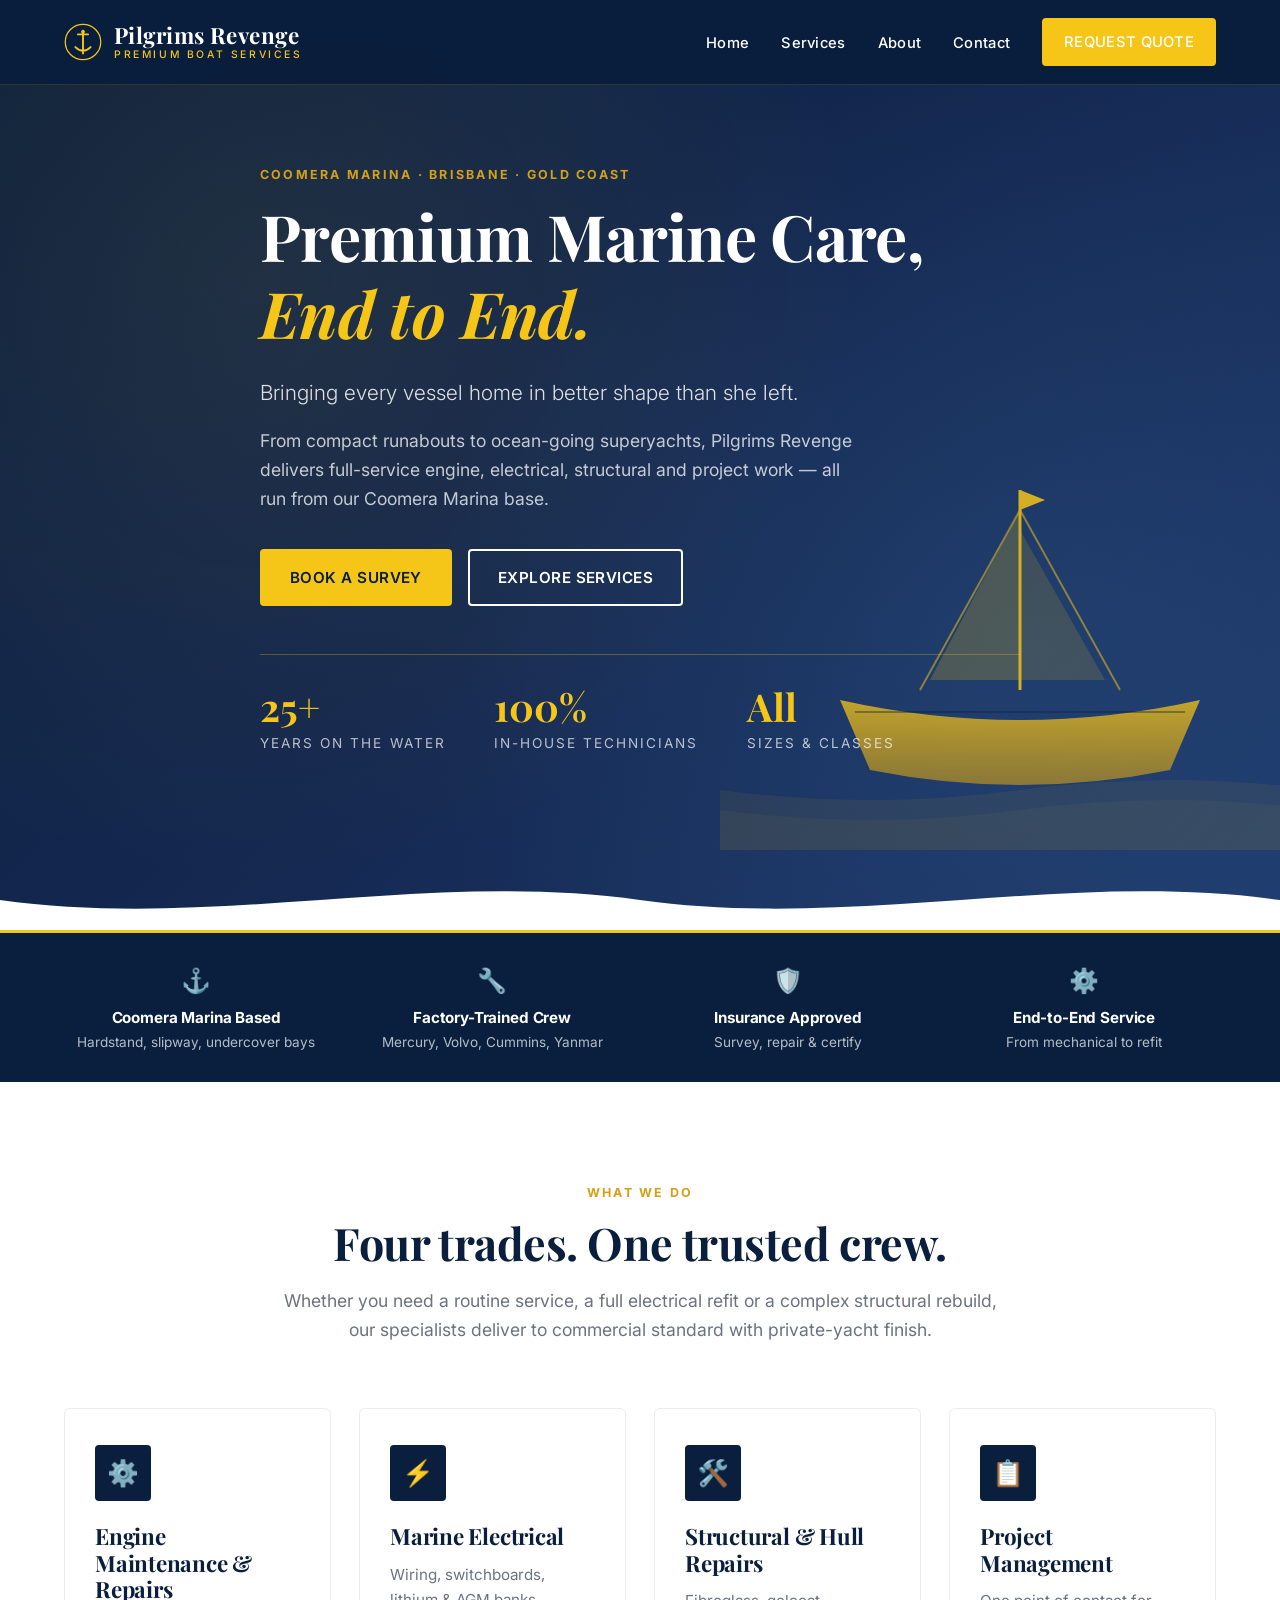
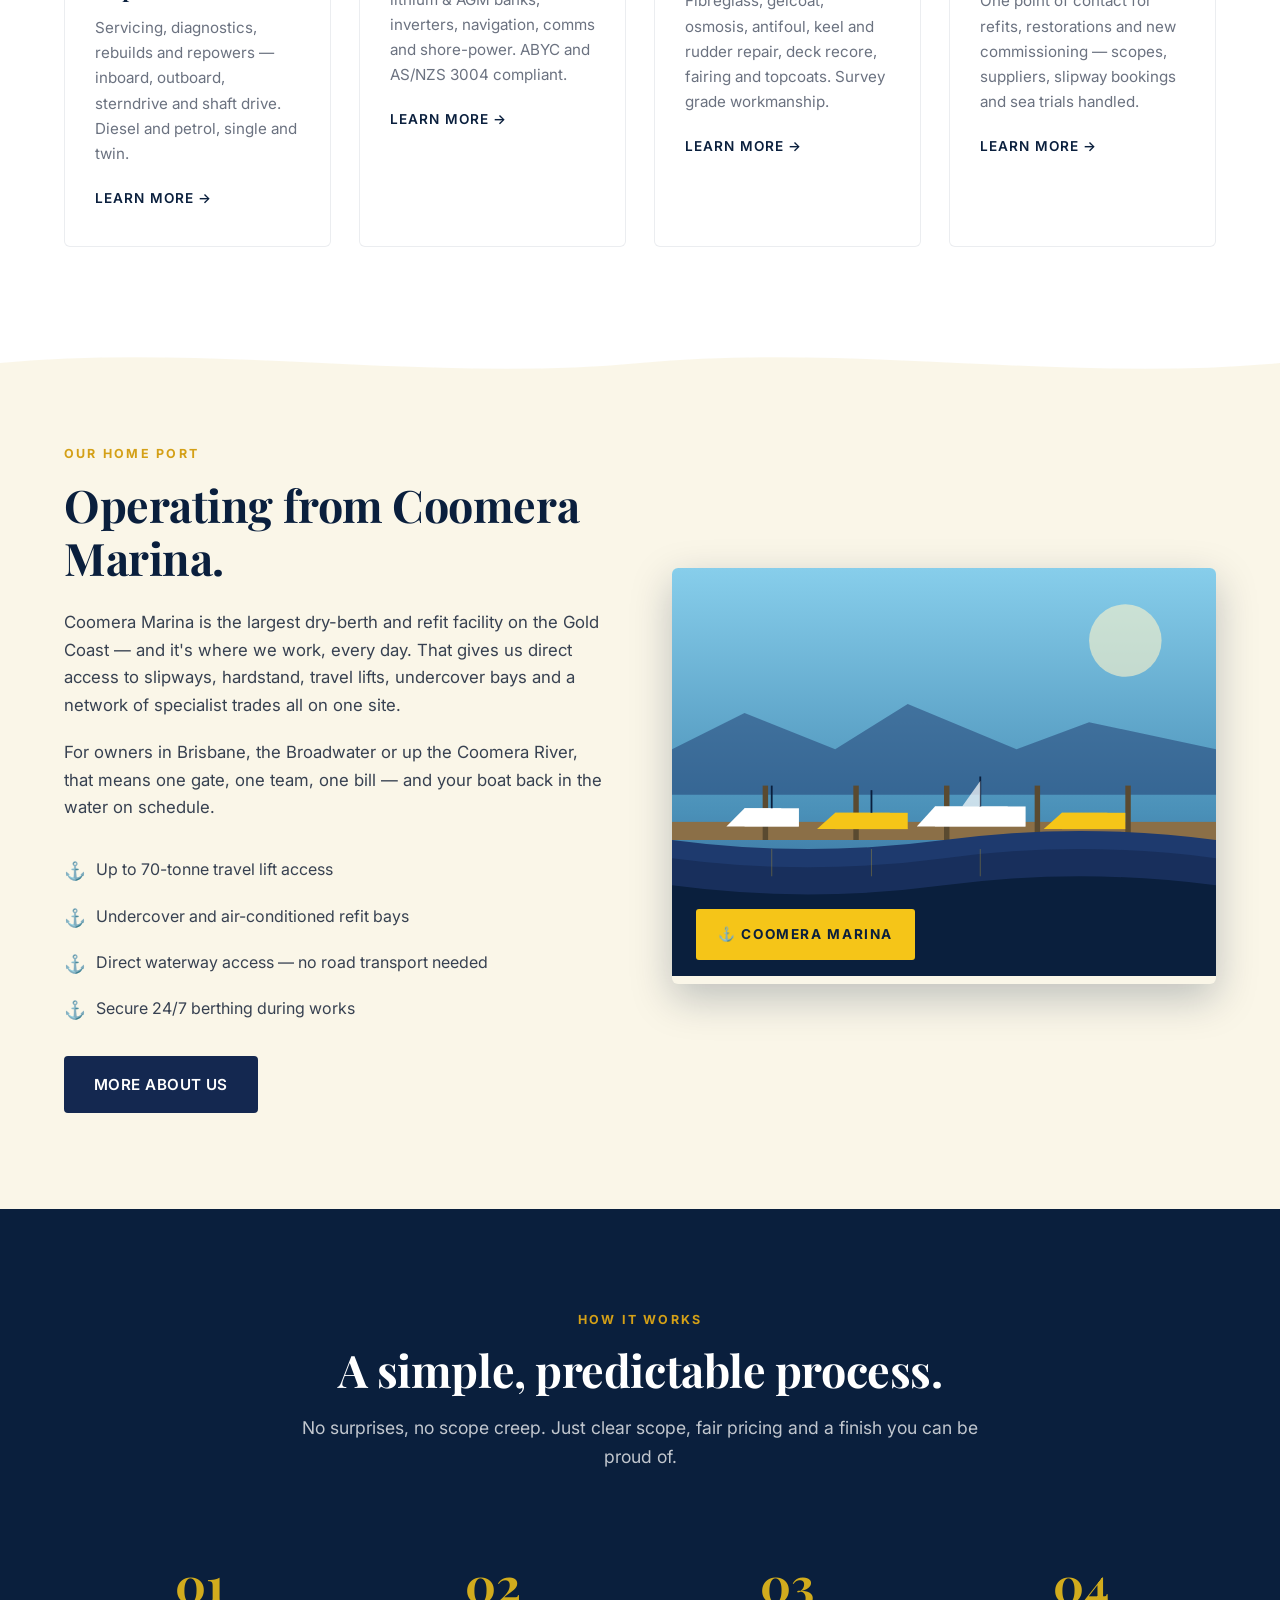
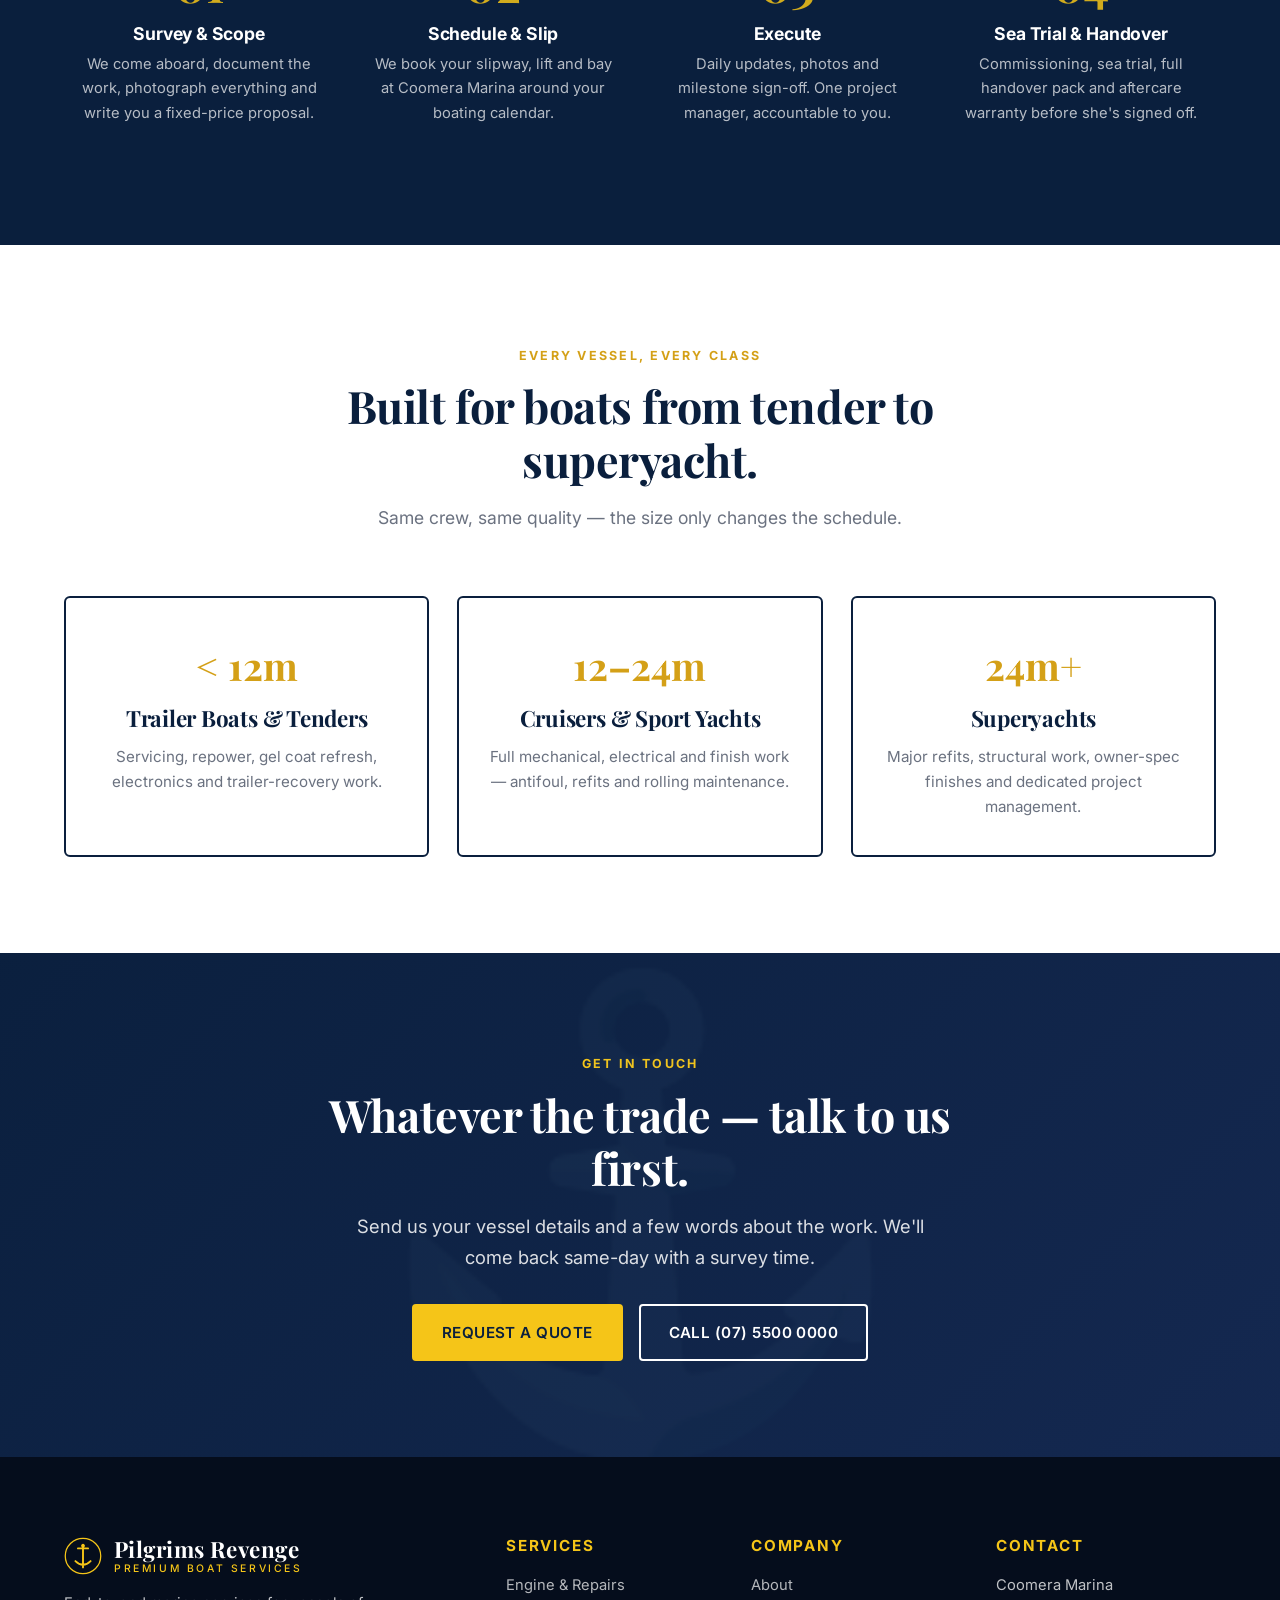
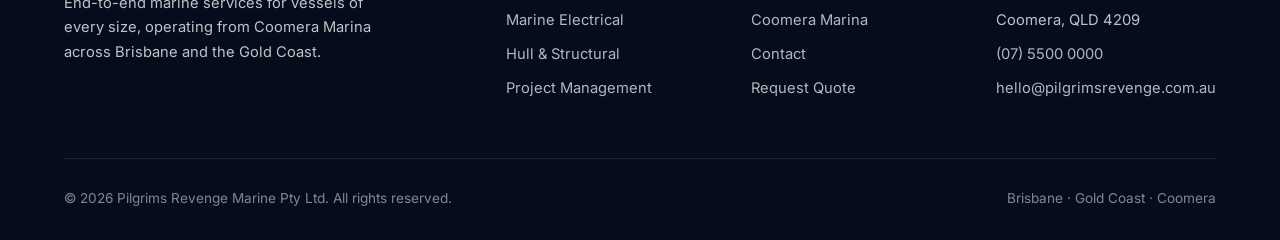
==== index.html @ 767e1ddb "Initial commit: Pilgrims Revenge marine services website" ====
<!DOCTYPE html>
<html lang="en">
<head>
<meta charset="UTF-8">
<meta name="viewport" content="width=device-width, initial-scale=1.0">
<title>Pilgrims Revenge — Premium Boat Services | Brisbane &amp; Gold Coast</title>
<meta name="description" content="Premium marine services for vessels of every size. Engine maintenance, electrical, structural &amp; hull repairs and full project management — operating from Coomera Marina, servicing Brisbane and the Gold Coast.">
<link rel="preconnect" href="https://fonts.googleapis.com">
<link rel="preconnect" href="https://fonts.gstatic.com" crossorigin>
<link href="https://fonts.googleapis.com/css2?family=Inter:wght@300;400;500;600;700&family=Playfair+Display:ital,wght@0,400;0,700;1,700&display=swap" rel="stylesheet">
<link rel="stylesheet" href="css/styles.css">
<link rel="icon" type="image/svg+xml" href="images/favicon.svg">
</head>
<body>

<!-- ===== HEADER ===== -->
<header class="site-header">
  <nav class="nav">
    <a href="index.html" class="brand">
      <svg class="brand-mark" viewBox="0 0 60 60" xmlns="http://www.w3.org/2000/svg">
        <circle cx="30" cy="30" r="28" fill="none" stroke="#f5c518" stroke-width="2"/>
        <path d="M30 12 L30 48 M22 18 L38 18 M18 38 Q30 50 42 38" stroke="#f5c518" stroke-width="3" stroke-linecap="round" fill="none"/>
        <circle cx="30" cy="14" r="3" fill="#f5c518"/>
      </svg>
      <span class="brand-text">
        Pilgrims Revenge
        <small>Premium Boat Services</small>
      </span>
    </a>
    <button class="nav-toggle" aria-label="Toggle navigation">☰</button>
    <ul class="nav-links">
      <li><a href="index.html">Home</a></li>
      <li><a href="services.html">Services</a></li>
      <li><a href="about.html">About</a></li>
      <li><a href="contact.html">Contact</a></li>
      <li><a href="contact.html" class="btn btn-primary" style="padding: 10px 20px;">Request Quote</a></li>
    </ul>
  </nav>
</header>

<!-- ===== HERO ===== -->
<section class="hero">
  <div class="container hero-inner">
    <span class="eyebrow">Coomera Marina · Brisbane · Gold Coast</span>
    <h1>Premium Marine Care, <span class="accent">End to End.</span></h1>
    <p class="hero-tagline">Bringing every vessel home in better shape than she left.</p>
    <p class="hero-subtitle">From compact runabouts to ocean-going superyachts, Pilgrims Revenge delivers full-service engine, electrical, structural and project work — all run from our Coomera Marina base.</p>
    <div class="hero-buttons">
      <a href="contact.html" class="btn btn-primary">Book a Survey</a>
      <a href="services.html" class="btn btn-outline">Explore Services</a>
    </div>
    <div class="hero-stats">
      <div>
        <div class="stat-num">25+</div>
        <div class="stat-label">Years on the water</div>
      </div>
      <div>
        <div class="stat-num">100%</div>
        <div class="stat-label">In-house technicians</div>
      </div>
      <div>
        <div class="stat-num">All</div>
        <div class="stat-label">Sizes &amp; classes</div>
      </div>
    </div>
  </div>
  <svg class="hero-boat" viewBox="0 0 600 400" xmlns="http://www.w3.org/2000/svg" aria-hidden="true">
    <!-- Stylised boat silhouette -->
    <defs>
      <linearGradient id="hull" x1="0%" y1="0%" x2="0%" y2="100%">
        <stop offset="0%" stop-color="#f5c518" stop-opacity="0.9"/>
        <stop offset="100%" stop-color="#d4a017" stop-opacity="0.7"/>
      </linearGradient>
    </defs>
    <!-- Mast and rigging -->
    <line x1="300" y1="40" x2="300" y2="240" stroke="#f5c518" stroke-width="3"/>
    <line x1="300" y1="60" x2="200" y2="240" stroke="#f5c518" stroke-width="2" opacity="0.6"/>
    <line x1="300" y1="60" x2="400" y2="240" stroke="#f5c518" stroke-width="2" opacity="0.6"/>
    <!-- Sails -->
    <path d="M300 60 L300 230 L210 230 Z" fill="#f5c518" opacity="0.25"/>
    <path d="M300 80 L300 230 L385 230 Z" fill="#f5c518" opacity="0.18"/>
    <!-- Hull -->
    <path d="M120 250 Q300 290 480 250 L450 320 Q300 350 150 320 Z" fill="url(#hull)"/>
    <!-- Deck line -->
    <line x1="135" y1="262" x2="465" y2="262" stroke="#0a1f3d" stroke-width="2" opacity="0.4"/>
    <!-- Pennant -->
    <path d="M300 40 L325 50 L300 60 Z" fill="#f5c518"/>
    <!-- Water -->
    <path d="M0 340 Q150 360 300 340 T600 340 L600 400 L0 400 Z" fill="#f5c518" opacity="0.08"/>
    <path d="M0 360 Q150 380 300 360 T600 360 L600 400 L0 400 Z" fill="#f5c518" opacity="0.05"/>
  </svg>
</section>

<!-- ===== TRUST STRIP ===== -->
<div class="trust-strip">
  <div class="container">
    <div class="trust-strip-inner">
      <div class="trust-item">
        <div class="icon">⚓</div>
        <h4>Coomera Marina Based</h4>
        <p>Hardstand, slipway, undercover bays</p>
      </div>
      <div class="trust-item">
        <div class="icon">🔧</div>
        <h4>Factory-Trained Crew</h4>
        <p>Mercury, Volvo, Cummins, Yanmar</p>
      </div>
      <div class="trust-item">
        <div class="icon">🛡️</div>
        <h4>Insurance Approved</h4>
        <p>Survey, repair &amp; certify</p>
      </div>
      <div class="trust-item">
        <div class="icon">⚙️</div>
        <h4>End-to-End Service</h4>
        <p>From mechanical to refit</p>
      </div>
    </div>
  </div>
</div>

<!-- ===== SERVICES ===== -->
<section id="services">
  <div class="container">
    <div class="section-header">
      <span class="eyebrow">What We Do</span>
      <h2>Four trades. One trusted crew.</h2>
      <p>Whether you need a routine service, a full electrical refit or a complex structural rebuild, our specialists deliver to commercial standard with private-yacht finish.</p>
    </div>
    <div class="services-grid">
      <div class="service-card">
        <div class="service-icon">⚙️</div>
        <h3>Engine Maintenance &amp; Repairs</h3>
        <p>Servicing, diagnostics, rebuilds and repowers — inboard, outboard, sterndrive and shaft drive. Diesel and petrol, single and twin.</p>
        <a href="services.html#engine">Learn more →</a>
      </div>
      <div class="service-card">
        <div class="service-icon">⚡</div>
        <h3>Marine Electrical</h3>
        <p>Wiring, switchboards, lithium &amp; AGM banks, inverters, navigation, comms and shore-power. ABYC and AS/NZS 3004 compliant.</p>
        <a href="services.html#electrical">Learn more →</a>
      </div>
      <div class="service-card">
        <div class="service-icon">🛠️</div>
        <h3>Structural &amp; Hull Repairs</h3>
        <p>Fibreglass, gelcoat, osmosis, antifoul, keel and rudder repair, deck recore, fairing and topcoats. Survey grade workmanship.</p>
        <a href="services.html#structural">Learn more →</a>
      </div>
      <div class="service-card">
        <div class="service-icon">📋</div>
        <h3>Project Management</h3>
        <p>One point of contact for refits, restorations and new commissioning — scopes, suppliers, slipway bookings and sea trials handled.</p>
        <a href="services.html#project">Learn more →</a>
      </div>
    </div>
  </div>
</section>

<!-- ===== MARINA / ABOUT ===== -->
<section class="marina-section">
  <div class="container">
    <div class="split">
      <div class="split-content">
        <span class="eyebrow">Our Home Port</span>
        <h2>Operating from Coomera Marina.</h2>
        <p>Coomera Marina is the largest dry-berth and refit facility on the Gold Coast — and it's where we work, every day. That gives us direct access to slipways, hardstand, travel lifts, undercover bays and a network of specialist trades all on one site.</p>
        <p>For owners in Brisbane, the Broadwater or up the Coomera River, that means one gate, one team, one bill — and your boat back in the water on schedule.</p>
        <ul class="feature-list">
          <li>Up to 70-tonne travel lift access</li>
          <li>Undercover and air-conditioned refit bays</li>
          <li>Direct waterway access — no road transport needed</li>
          <li>Secure 24/7 berthing during works</li>
        </ul>
        <a href="about.html" class="btn btn-navy">More About Us</a>
      </div>
      <div class="split-image">
        <svg viewBox="0 0 600 450" xmlns="http://www.w3.org/2000/svg" style="background: linear-gradient(180deg, #87ceeb 0%, #4a90b8 60%, #2c5282 100%);">
          <!-- Sky -->
          <circle cx="500" cy="80" r="40" fill="#fff5cc" opacity="0.6"/>
          <!-- Distant mountains -->
          <path d="M0 200 L80 160 L180 200 L260 150 L380 200 L460 170 L600 200 L600 250 L0 250 Z" fill="#1e3a6e" opacity="0.5"/>
          <!-- Marina jetty -->
          <rect x="0" y="280" width="600" height="20" fill="#8b6f47"/>
          <rect x="100" y="240" width="6" height="60" fill="#5a4a30"/>
          <rect x="200" y="240" width="6" height="60" fill="#5a4a30"/>
          <rect x="300" y="240" width="6" height="60" fill="#5a4a30"/>
          <rect x="400" y="240" width="6" height="60" fill="#5a4a30"/>
          <rect x="500" y="240" width="6" height="60" fill="#5a4a30"/>
          <!-- Boats at jetty -->
          <g>
            <rect x="80" y="265" width="60" height="20" fill="#ffffff"/>
            <path d="M80 265 L60 285 L140 285 L120 265 Z" fill="#ffffff"/>
            <line x1="110" y1="240" x2="110" y2="265" stroke="#0a1f3d" stroke-width="2"/>
          </g>
          <g>
            <rect x="180" y="270" width="80" height="18" fill="#f5c518"/>
            <path d="M180 270 L160 288 L260 288 L240 270 Z" fill="#f5c518"/>
            <line x1="220" y1="245" x2="220" y2="270" stroke="#0a1f3d" stroke-width="2"/>
          </g>
          <g>
            <rect x="290" y="263" width="100" height="22" fill="#ffffff"/>
            <path d="M290 263 L270 285 L390 285 L370 263 Z" fill="#ffffff"/>
            <line x1="340" y1="230" x2="340" y2="263" stroke="#0a1f3d" stroke-width="2"/>
            <path d="M340 235 L340 263 L320 263 Z" fill="#ffffff" opacity="0.7"/>
          </g>
          <g>
            <rect x="430" y="270" width="70" height="18" fill="#f5c518"/>
            <path d="M430 270 L410 288 L500 288 L480 270 Z" fill="#f5c518"/>
          </g>
          <!-- Water -->
          <path d="M0 300 Q150 320 300 300 T600 300 L600 450 L0 450 Z" fill="#1e3a6e"/>
          <path d="M0 320 Q150 340 300 320 T600 320 L600 450 L0 450 Z" fill="#142850" opacity="0.6"/>
          <path d="M0 350 Q150 370 300 350 T600 350 L600 450 L0 450 Z" fill="#0a1f3d"/>
          <!-- Reflections -->
          <line x1="110" y1="310" x2="110" y2="340" stroke="#f5c518" stroke-width="1" opacity="0.3"/>
          <line x1="220" y1="310" x2="220" y2="340" stroke="#f5c518" stroke-width="1" opacity="0.3"/>
          <line x1="340" y1="310" x2="340" y2="340" stroke="#f5c518" stroke-width="1" opacity="0.3"/>
        </svg>
        <div class="badge">⚓ Coomera Marina</div>
      </div>
    </div>
  </div>
</section>

<!-- ===== PROCESS ===== -->
<section class="process-section">
  <div class="container">
    <div class="section-header">
      <span class="eyebrow">How It Works</span>
      <h2>A simple, predictable process.</h2>
      <p>No surprises, no scope creep. Just clear scope, fair pricing and a finish you can be proud of.</p>
    </div>
    <div class="process-grid">
      <div class="process-step">
        <div class="process-num">01</div>
        <h4>Survey &amp; Scope</h4>
        <p>We come aboard, document the work, photograph everything and write you a fixed-price proposal.</p>
      </div>
      <div class="process-step">
        <div class="process-num">02</div>
        <h4>Schedule &amp; Slip</h4>
        <p>We book your slipway, lift and bay at Coomera Marina around your boating calendar.</p>
      </div>
      <div class="process-step">
        <div class="process-num">03</div>
        <h4>Execute</h4>
        <p>Daily updates, photos and milestone sign-off. One project manager, accountable to you.</p>
      </div>
      <div class="process-step">
        <div class="process-num">04</div>
        <h4>Sea Trial &amp; Handover</h4>
        <p>Commissioning, sea trial, full handover pack and aftercare warranty before she's signed off.</p>
      </div>
    </div>
  </div>
</section>

<!-- ===== FLEET ===== -->
<section class="fleet-section">
  <div class="container">
    <div class="section-header">
      <span class="eyebrow">Every Vessel, Every Class</span>
      <h2>Built for boats from tender to superyacht.</h2>
      <p>Same crew, same quality — the size only changes the schedule.</p>
    </div>
    <div class="fleet-grid">
      <div class="fleet-item">
        <span class="size">&lt; 12m</span>
        <h3>Trailer Boats &amp; Tenders</h3>
        <p>Servicing, repower, gel coat refresh, electronics and trailer-recovery work.</p>
      </div>
      <div class="fleet-item">
        <span class="size">12–24m</span>
        <h3>Cruisers &amp; Sport Yachts</h3>
        <p>Full mechanical, electrical and finish work — antifoul, refits and rolling maintenance.</p>
      </div>
      <div class="fleet-item">
        <span class="size">24m+</span>
        <h3>Superyachts</h3>
        <p>Major refits, structural work, owner-spec finishes and dedicated project management.</p>
      </div>
    </div>
  </div>
</section>

<!-- ===== CTA ===== -->
<section class="cta-section">
  <div class="container">
    <span class="eyebrow" style="color: var(--yellow);">Get In Touch</span>
    <h2>Whatever the trade — talk to us first.</h2>
    <p>Send us your vessel details and a few words about the work. We'll come back same-day with a survey time.</p>
    <div class="cta-buttons">
      <a href="contact.html" class="btn btn-primary">Request a Quote</a>
      <a href="tel:+61755000000" class="btn btn-outline">Call (07) 5500 0000</a>
    </div>
  </div>
</section>

<!-- ===== FOOTER ===== -->
<footer>
  <div class="container">
    <div class="footer-grid">
      <div class="footer-brand">
        <a href="index.html" class="brand">
          <svg class="brand-mark" viewBox="0 0 60 60" xmlns="http://www.w3.org/2000/svg">
            <circle cx="30" cy="30" r="28" fill="none" stroke="#f5c518" stroke-width="2"/>
            <path d="M30 12 L30 48 M22 18 L38 18 M18 38 Q30 50 42 38" stroke="#f5c518" stroke-width="3" stroke-linecap="round" fill="none"/>
            <circle cx="30" cy="14" r="3" fill="#f5c518"/>
          </svg>
          <span class="brand-text">Pilgrims Revenge<small>Premium Boat Services</small></span>
        </a>
        <p>End-to-end marine services for vessels of every size, operating from Coomera Marina across Brisbane and the Gold Coast.</p>
      </div>
      <div>
        <h4>Services</h4>
        <ul>
          <li><a href="services.html#engine">Engine &amp; Repairs</a></li>
          <li><a href="services.html#electrical">Marine Electrical</a></li>
          <li><a href="services.html#structural">Hull &amp; Structural</a></li>
          <li><a href="services.html#project">Project Management</a></li>
        </ul>
      </div>
      <div>
        <h4>Company</h4>
        <ul>
          <li><a href="about.html">About</a></li>
          <li><a href="about.html#marina">Coomera Marina</a></li>
          <li><a href="contact.html">Contact</a></li>
          <li><a href="contact.html#quote">Request Quote</a></li>
        </ul>
      </div>
      <div>
        <h4>Contact</h4>
        <ul>
          <li>Coomera Marina</li>
          <li>Coomera, QLD 4209</li>
          <li><a href="tel:+61755000000">(07) 5500 0000</a></li>
          <li><a href="mailto:hello@pilgrimsrevenge.com.au">hello@pilgrimsrevenge.com.au</a></li>
        </ul>
      </div>
    </div>
    <div class="footer-bottom">
      <div>© <span id="year"></span> Pilgrims Revenge Marine Pty Ltd. All rights reserved.</div>
      <div>Brisbane · Gold Coast · Coomera</div>
    </div>
  </div>
</footer>

<script src="js/main.js"></script>
</body>
</html>
---- css/styles.css ----
/* ===================================================================
   PILGRIMS REVENGE - Premium Boat Services
   Navy & Yellow nautical theme
   =================================================================== */

:root {
  --navy-deep: #0a1f3d;
  --navy: #142850;
  --navy-mid: #1e3a6e;
  --navy-light: #2c5282;
  --yellow: #f5c518;
  --yellow-bright: #ffd700;
  --yellow-dark: #d4a017;
  --cream: #faf6e8;
  --white: #ffffff;
  --grey-light: #f4f5f7;
  --grey: #6b7280;
  --grey-dark: #374151;
  --rope: #c8a96a;

  --shadow-sm: 0 2px 6px rgba(10, 31, 61, 0.08);
  --shadow-md: 0 6px 18px rgba(10, 31, 61, 0.15);
  --shadow-lg: 0 14px 40px rgba(10, 31, 61, 0.25);

  --font-display: 'Playfair Display', Georgia, 'Times New Roman', serif;
  --font-body: 'Inter', -apple-system, BlinkMacSystemFont, 'Segoe UI', Roboto, sans-serif;
}

/* ----- Reset ----- */
*, *::before, *::after { box-sizing: border-box; margin: 0; padding: 0; }
html { scroll-behavior: smooth; }
body {
  font-family: var(--font-body);
  color: var(--grey-dark);
  background: var(--white);
  line-height: 1.65;
  -webkit-font-smoothing: antialiased;
  overflow-x: hidden;
}
img { max-width: 100%; display: block; }
a { color: var(--navy); text-decoration: none; transition: color 0.2s ease; }
a:hover { color: var(--yellow-dark); }

/* ----- Typography ----- */
h1, h2, h3, h4 {
  font-family: var(--font-display);
  font-weight: 700;
  color: var(--navy-deep);
  line-height: 1.2;
  letter-spacing: -0.01em;
}
h1 { font-size: clamp(2.4rem, 5vw, 4rem); }
h2 { font-size: clamp(2rem, 3.6vw, 2.8rem); margin-bottom: 1rem; }
h3 { font-size: 1.4rem; margin-bottom: 0.6rem; }
h4 { font-size: 1.1rem; }
p { margin-bottom: 1rem; }
.eyebrow {
  text-transform: uppercase;
  letter-spacing: 0.18em;
  font-size: 0.78rem;
  font-weight: 700;
  color: var(--yellow-dark);
  font-family: var(--font-body);
  margin-bottom: 0.8rem;
  display: inline-block;
}

/* ----- Layout ----- */
.container { width: 100%; max-width: 1200px; margin: 0 auto; padding: 0 24px; }
section { padding: 96px 0; }
.section-header { text-align: center; max-width: 720px; margin: 0 auto 64px; }
.section-header p { color: var(--grey); font-size: 1.1rem; }

/* ----- Header / Nav ----- */
.site-header {
  position: fixed;
  top: 0; left: 0; right: 0;
  z-index: 100;
  background: rgba(10, 31, 61, 0.96);
  backdrop-filter: blur(10px);
  border-bottom: 1px solid rgba(245, 197, 24, 0.15);
  transition: padding 0.3s ease;
}
.nav {
  display: flex;
  align-items: center;
  justify-content: space-between;
  padding: 18px 24px;
  max-width: 1200px;
  margin: 0 auto;
}
.brand {
  display: flex;
  align-items: center;
  gap: 12px;
  color: var(--white);
  font-family: var(--font-display);
  font-size: 1.4rem;
  font-weight: 700;
  letter-spacing: 0.02em;
}
.brand:hover { color: var(--yellow); }
.brand-mark {
  width: 38px;
  height: 38px;
  flex-shrink: 0;
}
.brand-text { display: flex; flex-direction: column; line-height: 1; }
.brand-text small {
  font-family: var(--font-body);
  font-size: 0.65rem;
  font-weight: 500;
  letter-spacing: 0.25em;
  color: var(--yellow);
  margin-top: 4px;
  text-transform: uppercase;
}
.nav-links {
  display: flex;
  list-style: none;
  gap: 32px;
  align-items: center;
}
.nav-links a {
  color: var(--white);
  font-size: 0.92rem;
  font-weight: 500;
  letter-spacing: 0.02em;
  position: relative;
}
.nav-links a:not(.btn)::after {
  content: '';
  position: absolute;
  bottom: -6px; left: 0;
  width: 0;
  height: 2px;
  background: var(--yellow);
  transition: width 0.25s ease;
}
.nav-links a:not(.btn):hover { color: var(--yellow); }
.nav-links a:not(.btn):hover::after { width: 100%; }
.nav-toggle {
  display: none;
  background: transparent;
  border: 0;
  color: var(--white);
  font-size: 1.6rem;
  cursor: pointer;
}

/* ----- Buttons ----- */
.btn {
  display: inline-flex;
  align-items: center;
  gap: 8px;
  padding: 14px 28px;
  border-radius: 4px;
  font-weight: 600;
  font-size: 0.95rem;
  letter-spacing: 0.03em;
  text-transform: uppercase;
  transition: all 0.25s ease;
  border: 2px solid transparent;
  cursor: pointer;
  font-family: var(--font-body);
}
.btn-primary {
  background: var(--yellow);
  color: var(--navy-deep);
  border-color: var(--yellow);
}
.btn-primary:hover {
  background: var(--yellow-bright);
  color: var(--navy-deep);
  transform: translateY(-2px);
  box-shadow: var(--shadow-md);
}
.btn-outline {
  background: transparent;
  color: var(--white);
  border-color: var(--white);
}
.btn-outline:hover {
  background: var(--white);
  color: var(--navy-deep);
}
.btn-navy {
  background: var(--navy);
  color: var(--white);
  border-color: var(--navy);
}
.btn-navy:hover {
  background: var(--navy-deep);
  color: var(--yellow);
  transform: translateY(-2px);
}

/* ----- Hero ----- */
.hero {
  min-height: 100vh;
  position: relative;
  display: flex;
  align-items: center;
  background: linear-gradient(135deg, var(--navy-deep) 0%, var(--navy) 50%, var(--navy-mid) 100%);
  color: var(--white);
  overflow: hidden;
  padding-top: 80px;
}
.hero::before {
  content: '';
  position: absolute;
  inset: 0;
  background-image:
    radial-gradient(circle at 20% 30%, rgba(245, 197, 24, 0.08) 0%, transparent 50%),
    radial-gradient(circle at 80% 70%, rgba(44, 82, 130, 0.4) 0%, transparent 50%);
  pointer-events: none;
}
.hero::after {
  content: '';
  position: absolute;
  bottom: 0; left: 0; right: 0;
  height: 60px;
  background: url("data:image/svg+xml;utf8,<svg xmlns='http://www.w3.org/2000/svg' viewBox='0 0 1440 60' preserveAspectRatio='none'><path fill='%23ffffff' d='M0,30 C240,60 480,0 720,30 C960,60 1200,0 1440,30 L1440,60 L0,60 Z'/></svg>") no-repeat center / cover;
  pointer-events: none;
}
.hero-inner {
  position: relative;
  z-index: 2;
  max-width: 760px;
  padding: 80px 0;
}
.hero h1 {
  color: var(--white);
  margin-bottom: 24px;
}
.hero h1 .accent {
  color: var(--yellow);
  font-style: italic;
}
.hero-tagline {
  font-size: 1.3rem;
  color: rgba(255, 255, 255, 0.85);
  margin-bottom: 16px;
  font-weight: 300;
}
.hero-subtitle {
  font-size: 1.1rem;
  color: rgba(255, 255, 255, 0.75);
  max-width: 600px;
  margin-bottom: 36px;
}
.hero-buttons {
  display: flex;
  gap: 16px;
  flex-wrap: wrap;
  margin-bottom: 48px;
}
.hero-stats {
  display: flex;
  gap: 48px;
  flex-wrap: wrap;
  border-top: 1px solid rgba(245, 197, 24, 0.3);
  padding-top: 32px;
}
.stat-num {
  font-family: var(--font-display);
  font-size: 2.4rem;
  font-weight: 700;
  color: var(--yellow);
  line-height: 1;
}
.stat-label {
  font-size: 0.85rem;
  text-transform: uppercase;
  letter-spacing: 0.15em;
  color: rgba(255, 255, 255, 0.7);
  margin-top: 6px;
}
.hero-boat {
  position: absolute;
  right: -40px;
  bottom: 80px;
  width: 50%;
  max-width: 600px;
  opacity: 0.85;
  z-index: 1;
}

/* ----- Trust strip ----- */
.trust-strip {
  background: var(--navy-deep);
  color: var(--white);
  padding: 28px 0;
  border-top: 3px solid var(--yellow);
}
.trust-strip-inner {
  display: grid;
  grid-template-columns: repeat(4, 1fr);
  gap: 32px;
  text-align: center;
}
.trust-item .icon {
  color: var(--yellow);
  font-size: 1.5rem;
  margin-bottom: 8px;
}
.trust-item h4 {
  color: var(--white);
  font-family: var(--font-body);
  font-size: 0.95rem;
  margin-bottom: 4px;
}
.trust-item p {
  color: rgba(255, 255, 255, 0.7);
  font-size: 0.85rem;
  margin: 0;
}

/* ----- Services Grid ----- */
.services-grid {
  display: grid;
  grid-template-columns: repeat(auto-fit, minmax(260px, 1fr));
  gap: 28px;
}
.service-card {
  background: var(--white);
  border: 1px solid rgba(10, 31, 61, 0.08);
  border-radius: 6px;
  padding: 36px 30px;
  transition: all 0.3s ease;
  position: relative;
  overflow: hidden;
}
.service-card::before {
  content: '';
  position: absolute;
  top: 0; left: 0;
  width: 100%;
  height: 4px;
  background: var(--yellow);
  transform: scaleX(0);
  transform-origin: left;
  transition: transform 0.3s ease;
}
.service-card:hover {
  transform: translateY(-6px);
  box-shadow: var(--shadow-lg);
  border-color: var(--yellow);
}
.service-card:hover::before { transform: scaleX(1); }
.service-icon {
  width: 56px;
  height: 56px;
  background: var(--navy-deep);
  color: var(--yellow);
  border-radius: 4px;
  display: flex;
  align-items: center;
  justify-content: center;
  margin-bottom: 22px;
  font-size: 1.6rem;
}
.service-card h3 { color: var(--navy-deep); margin-bottom: 12px; }
.service-card p { color: var(--grey); margin-bottom: 18px; font-size: 0.95rem; }
.service-card a {
  font-weight: 600;
  font-size: 0.85rem;
  letter-spacing: 0.08em;
  text-transform: uppercase;
  color: var(--navy-deep);
  display: inline-flex;
  align-items: center;
  gap: 6px;
}
.service-card a:hover { color: var(--yellow-dark); }

/* ----- About / Marina ----- */
.marina-section {
  background: var(--cream);
  position: relative;
}
.marina-section::before {
  content: '';
  position: absolute;
  top: 0; left: 0; right: 0;
  height: 40px;
  background: url("data:image/svg+xml;utf8,<svg xmlns='http://www.w3.org/2000/svg' viewBox='0 0 1440 40' preserveAspectRatio='none'><path fill='%23ffffff' d='M0,0 L1440,0 L1440,20 C1200,40 960,0 720,20 C480,40 240,0 0,20 Z'/></svg>") no-repeat center / cover;
}
.split {
  display: grid;
  grid-template-columns: 1fr 1fr;
  gap: 64px;
  align-items: center;
}
.split-content h2 { margin-bottom: 24px; }
.split-content p { color: var(--grey-dark); font-size: 1.05rem; margin-bottom: 1.2rem; }
.feature-list {
  list-style: none;
  margin: 24px 0;
}
.feature-list li {
  padding: 10px 0 10px 32px;
  position: relative;
  color: var(--grey-dark);
}
.feature-list li::before {
  content: '⚓';
  position: absolute;
  left: 0;
  color: var(--yellow-dark);
  font-size: 1.1rem;
}
.split-image {
  border-radius: 6px;
  overflow: hidden;
  box-shadow: var(--shadow-lg);
  position: relative;
}
.split-image .badge {
  position: absolute;
  bottom: 24px;
  left: 24px;
  background: var(--yellow);
  color: var(--navy-deep);
  padding: 14px 22px;
  font-weight: 700;
  font-size: 0.85rem;
  text-transform: uppercase;
  letter-spacing: 0.12em;
  border-radius: 3px;
}

/* ----- Process ----- */
.process-section { background: var(--navy-deep); color: var(--white); position: relative; }
.process-section h2 { color: var(--white); }
.process-section .section-header p { color: rgba(255, 255, 255, 0.75); }
.process-grid {
  display: grid;
  grid-template-columns: repeat(4, 1fr);
  gap: 24px;
  position: relative;
}
.process-step {
  text-align: center;
  padding: 24px 16px;
  position: relative;
}
.process-num {
  font-family: var(--font-display);
  font-size: 3rem;
  font-weight: 700;
  color: var(--yellow);
  line-height: 1;
  margin-bottom: 16px;
  opacity: 0.85;
}
.process-step h4 {
  color: var(--white);
  font-family: var(--font-body);
  font-size: 1.1rem;
  margin-bottom: 8px;
}
.process-step p {
  color: rgba(255, 255, 255, 0.7);
  font-size: 0.92rem;
  margin: 0;
}

/* ----- Fleet types ----- */
.fleet-section { background: var(--white); }
.fleet-grid {
  display: grid;
  grid-template-columns: repeat(3, 1fr);
  gap: 28px;
}
.fleet-item {
  border: 2px solid var(--navy-deep);
  border-radius: 6px;
  padding: 36px 28px;
  text-align: center;
  transition: all 0.3s ease;
  background: var(--white);
}
.fleet-item:hover {
  background: var(--navy-deep);
  color: var(--white);
  transform: translateY(-4px);
}
.fleet-item:hover h3 { color: var(--yellow); }
.fleet-item:hover p { color: rgba(255, 255, 255, 0.85); }
.fleet-item .size {
  font-family: var(--font-display);
  font-size: 2.4rem;
  color: var(--yellow-dark);
  font-weight: 700;
  display: block;
  margin-bottom: 8px;
}
.fleet-item:hover .size { color: var(--yellow); }
.fleet-item h3 { margin-bottom: 12px; }
.fleet-item p { font-size: 0.95rem; color: var(--grey); margin: 0; }

/* ----- CTA Section ----- */
.cta-section {
  background:
    linear-gradient(135deg, rgba(10, 31, 61, 0.92) 0%, rgba(20, 40, 80, 0.92) 100%),
    var(--navy);
  color: var(--white);
  padding: 96px 0;
  text-align: center;
  position: relative;
  overflow: hidden;
}
.cta-section::before {
  content: '⚓';
  position: absolute;
  top: 50%;
  left: 50%;
  transform: translate(-50%, -50%);
  font-size: 28rem;
  opacity: 0.04;
  color: var(--yellow);
}
.cta-section h2 { color: var(--white); position: relative; max-width: 720px; margin: 0 auto 16px; }
.cta-section p { color: rgba(255, 255, 255, 0.85); font-size: 1.15rem; max-width: 600px; margin: 0 auto 32px; position: relative; }
.cta-buttons { display: flex; gap: 16px; justify-content: center; flex-wrap: wrap; position: relative; }

/* ----- Footer ----- */
footer {
  background: #050d1c;
  color: rgba(255, 255, 255, 0.75);
  padding: 80px 0 30px;
}
.footer-grid {
  display: grid;
  grid-template-columns: 2fr 1fr 1fr 1fr;
  gap: 48px;
  margin-bottom: 48px;
}
footer h4 {
  color: var(--yellow);
  font-family: var(--font-body);
  font-size: 0.95rem;
  text-transform: uppercase;
  letter-spacing: 0.12em;
  margin-bottom: 18px;
}
footer ul { list-style: none; }
footer li { margin-bottom: 10px; font-size: 0.92rem; }
footer a { color: rgba(255, 255, 255, 0.7); }
footer a:hover { color: var(--yellow); }
.footer-brand .brand { color: var(--white); margin-bottom: 16px; }
.footer-brand p { font-size: 0.92rem; max-width: 320px; }
.footer-bottom {
  border-top: 1px solid rgba(255, 255, 255, 0.1);
  padding-top: 28px;
  display: flex;
  justify-content: space-between;
  flex-wrap: wrap;
  gap: 12px;
  font-size: 0.85rem;
  color: rgba(255, 255, 255, 0.5);
}

/* ----- Page hero (sub-pages) ----- */
.page-hero {
  background: linear-gradient(135deg, var(--navy-deep) 0%, var(--navy-mid) 100%);
  color: var(--white);
  padding: 180px 0 100px;
  text-align: center;
  position: relative;
  overflow: hidden;
}
.page-hero::before {
  content: '';
  position: absolute;
  inset: 0;
  background-image: radial-gradient(circle at 50% 50%, rgba(245, 197, 24, 0.08) 0%, transparent 60%);
}
.page-hero h1 { color: var(--white); margin-bottom: 16px; position: relative; }
.page-hero p { color: rgba(255, 255, 255, 0.85); font-size: 1.15rem; max-width: 640px; margin: 0 auto; position: relative; }
.page-hero::after {
  content: '';
  position: absolute;
  bottom: 0; left: 0; right: 0;
  height: 50px;
  background: url("data:image/svg+xml;utf8,<svg xmlns='http://www.w3.org/2000/svg' viewBox='0 0 1440 50' preserveAspectRatio='none'><path fill='%23ffffff' d='M0,25 C240,50 480,0 720,25 C960,50 1200,0 1440,25 L1440,50 L0,50 Z'/></svg>") no-repeat center / cover;
}

/* ----- Service detail ----- */
.service-detail {
  display: grid;
  grid-template-columns: 1fr 1fr;
  gap: 64px;
  align-items: start;
  margin-bottom: 80px;
}
.service-detail.reverse > :first-child { order: 2; }
.service-detail-image {
  border-radius: 6px;
  overflow: hidden;
  box-shadow: var(--shadow-lg);
  aspect-ratio: 4 / 3;
}
.service-detail h2 { margin-bottom: 16px; }
.check-list { list-style: none; margin: 20px 0; }
.check-list li {
  padding: 8px 0 8px 32px;
  position: relative;
}
.check-list li::before {
  content: '✓';
  position: absolute;
  left: 0;
  width: 20px;
  height: 20px;
  background: var(--yellow);
  color: var(--navy-deep);
  border-radius: 50%;
  font-size: 0.8rem;
  font-weight: 700;
  text-align: center;
  line-height: 20px;
  top: 10px;
}

/* ----- Contact form ----- */
.contact-section { background: var(--cream); padding: 96px 0; }
.contact-grid {
  display: grid;
  grid-template-columns: 1fr 1.3fr;
  gap: 64px;
  align-items: start;
}
.contact-info h3 { margin-bottom: 12px; }
.contact-info-block {
  margin-bottom: 32px;
  padding: 24px;
  background: var(--white);
  border-left: 4px solid var(--yellow);
  border-radius: 4px;
  box-shadow: var(--shadow-sm);
}
.contact-info-block h4 {
  color: var(--navy-deep);
  font-family: var(--font-body);
  text-transform: uppercase;
  letter-spacing: 0.1em;
  font-size: 0.85rem;
  margin-bottom: 8px;
}
.contact-info-block p { margin: 0; color: var(--grey-dark); font-size: 0.98rem; }
.contact-form {
  background: var(--white);
  padding: 40px;
  border-radius: 6px;
  box-shadow: var(--shadow-md);
}
.form-row { display: grid; grid-template-columns: 1fr 1fr; gap: 16px; }
.form-group { margin-bottom: 18px; }
.form-group label {
  display: block;
  font-size: 0.85rem;
  font-weight: 600;
  text-transform: uppercase;
  letter-spacing: 0.08em;
  margin-bottom: 6px;
  color: var(--navy-deep);
}
.form-group input,
.form-group select,
.form-group textarea {
  width: 100%;
  padding: 12px 14px;
  border: 1.5px solid #e2e8f0;
  border-radius: 4px;
  font-family: var(--font-body);
  font-size: 0.96rem;
  color: var(--grey-dark);
  background: var(--white);
  transition: border-color 0.2s;
}
.form-group input:focus,
.form-group select:focus,
.form-group textarea:focus {
  outline: none;
  border-color: var(--yellow);
  box-shadow: 0 0 0 3px rgba(245, 197, 24, 0.15);
}
.form-group textarea { min-height: 120px; resize: vertical; }

/* ----- Animations ----- */
@keyframes fadeUp {
  from { opacity: 0; transform: translateY(20px); }
  to { opacity: 1; transform: translateY(0); }
}
.fade-up { animation: fadeUp 0.8s ease forwards; }

/* ----- Responsive ----- */
@media (max-width: 960px) {
  .nav-links {
    display: none;
    position: absolute;
    top: 100%; left: 0; right: 0;
    background: var(--navy-deep);
    flex-direction: column;
    padding: 20px;
    gap: 18px;
  }
  .nav-links.open { display: flex; }
  .nav-toggle { display: block; }
  .split, .service-detail, .contact-grid, .footer-grid { grid-template-columns: 1fr; gap: 40px; }
  .service-detail.reverse > :first-child { order: 0; }
  .process-grid { grid-template-columns: repeat(2, 1fr); }
  .fleet-grid { grid-template-columns: 1fr; }
  .trust-strip-inner { grid-template-columns: repeat(2, 1fr); gap: 20px; }
  .form-row { grid-template-columns: 1fr; }
  .hero-boat { display: none; }
  section { padding: 64px 0; }
  .hero-stats { gap: 24px; }
}
@media (max-width: 560px) {
  .hero-buttons, .cta-buttons { flex-direction: column; align-items: stretch; }
  .btn { justify-content: center; }
  .footer-bottom { flex-direction: column; text-align: center; }
}
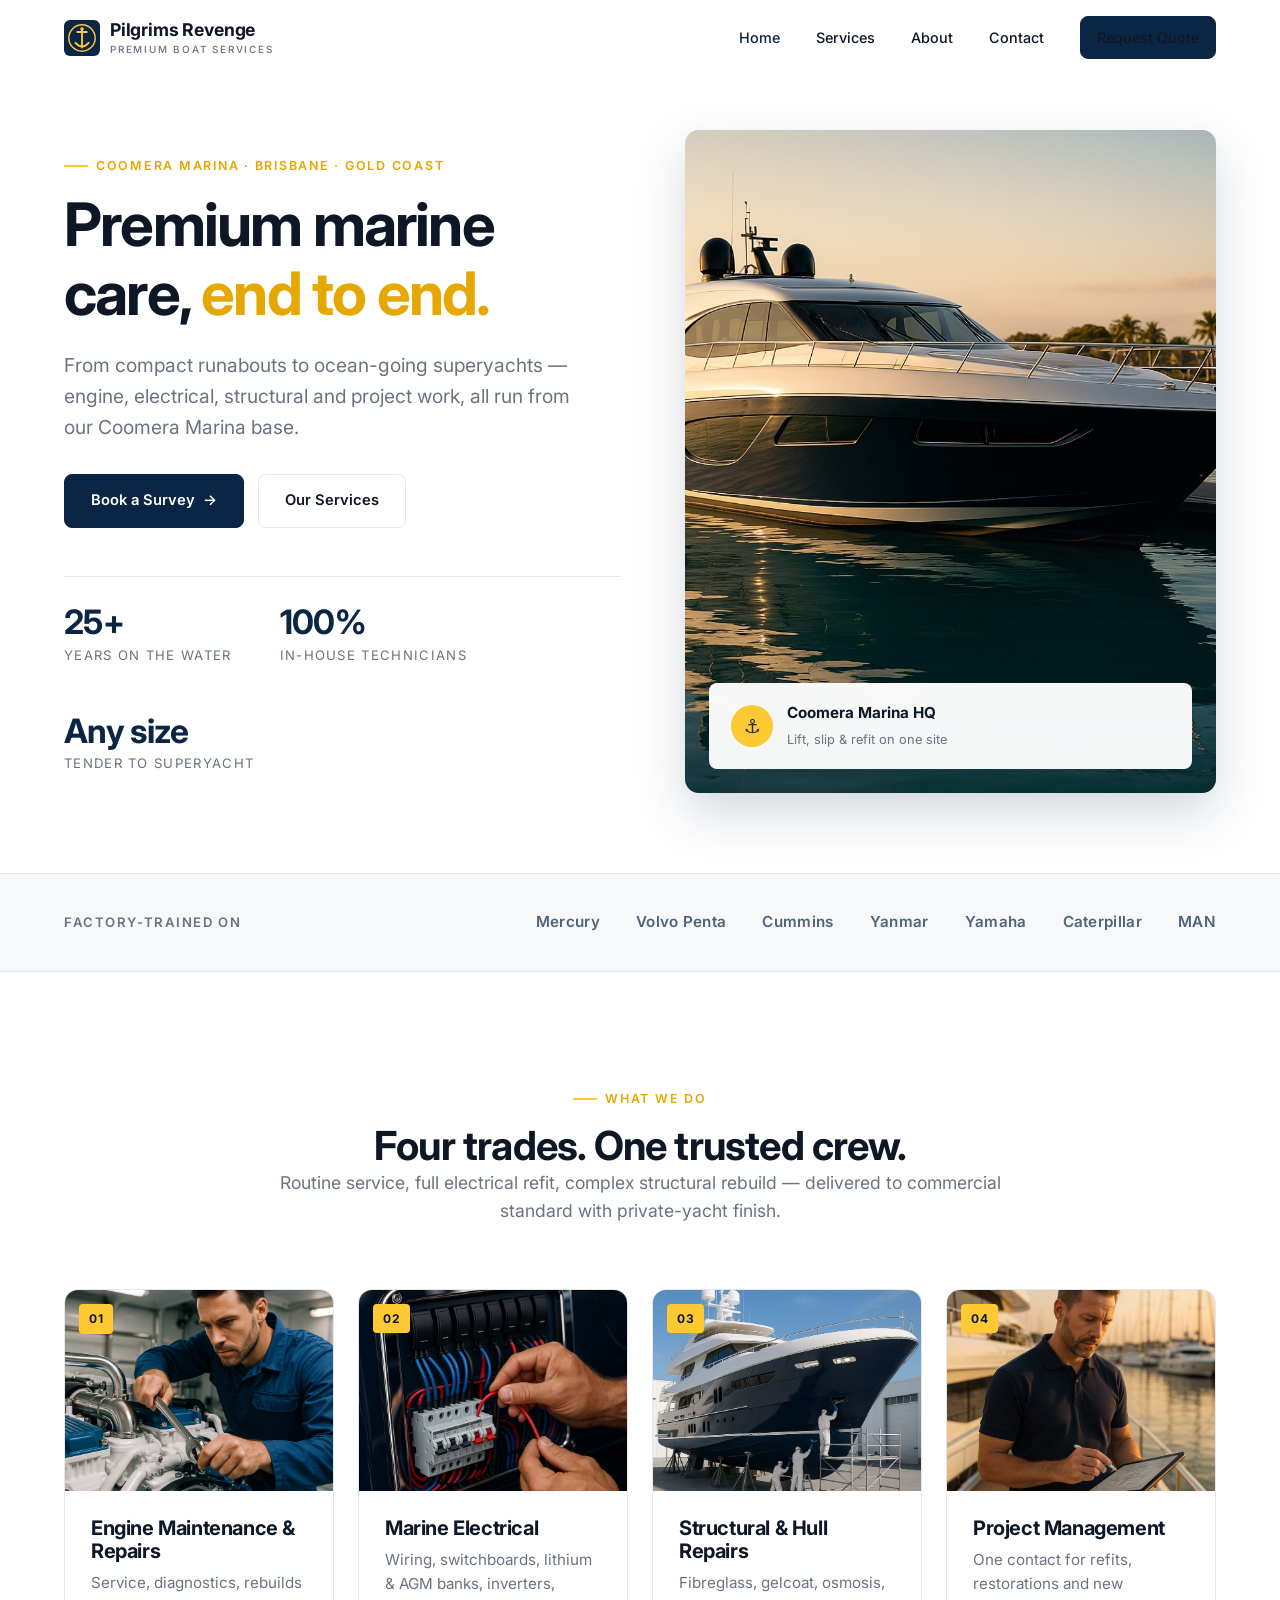
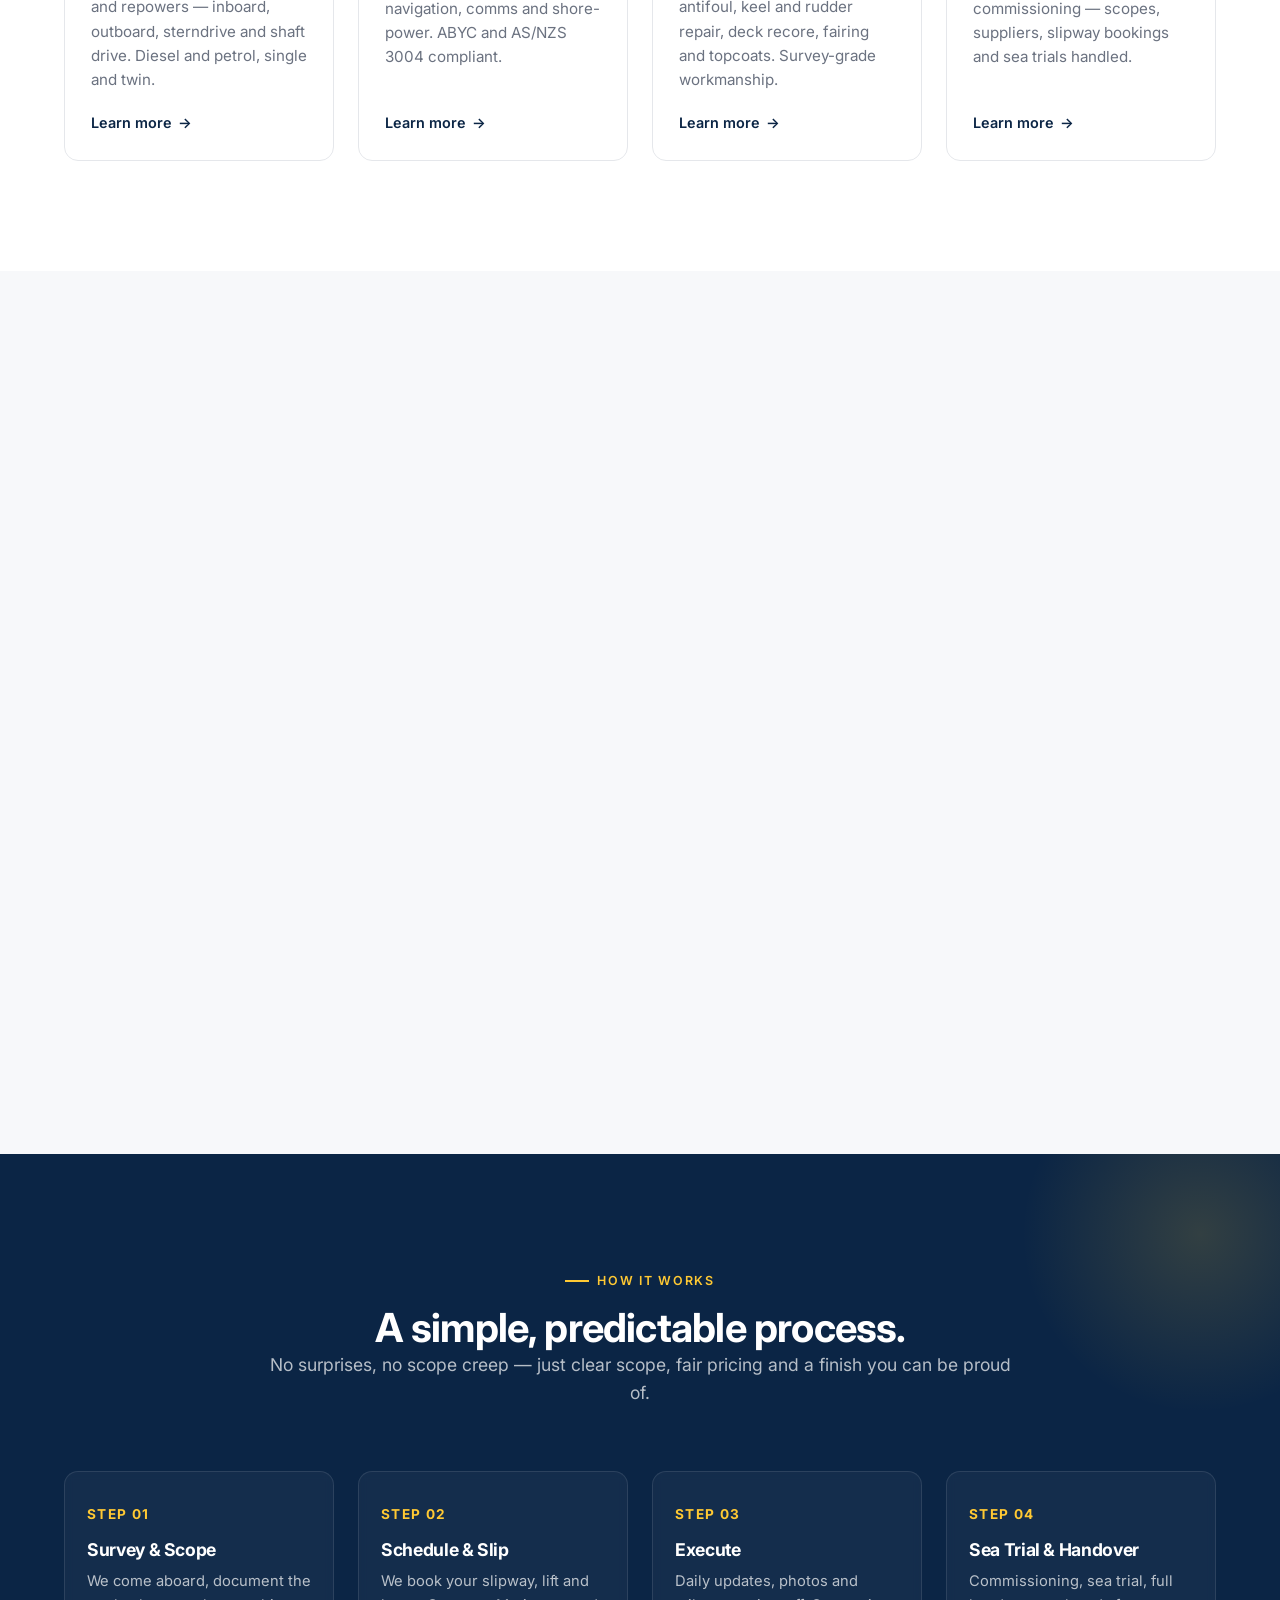
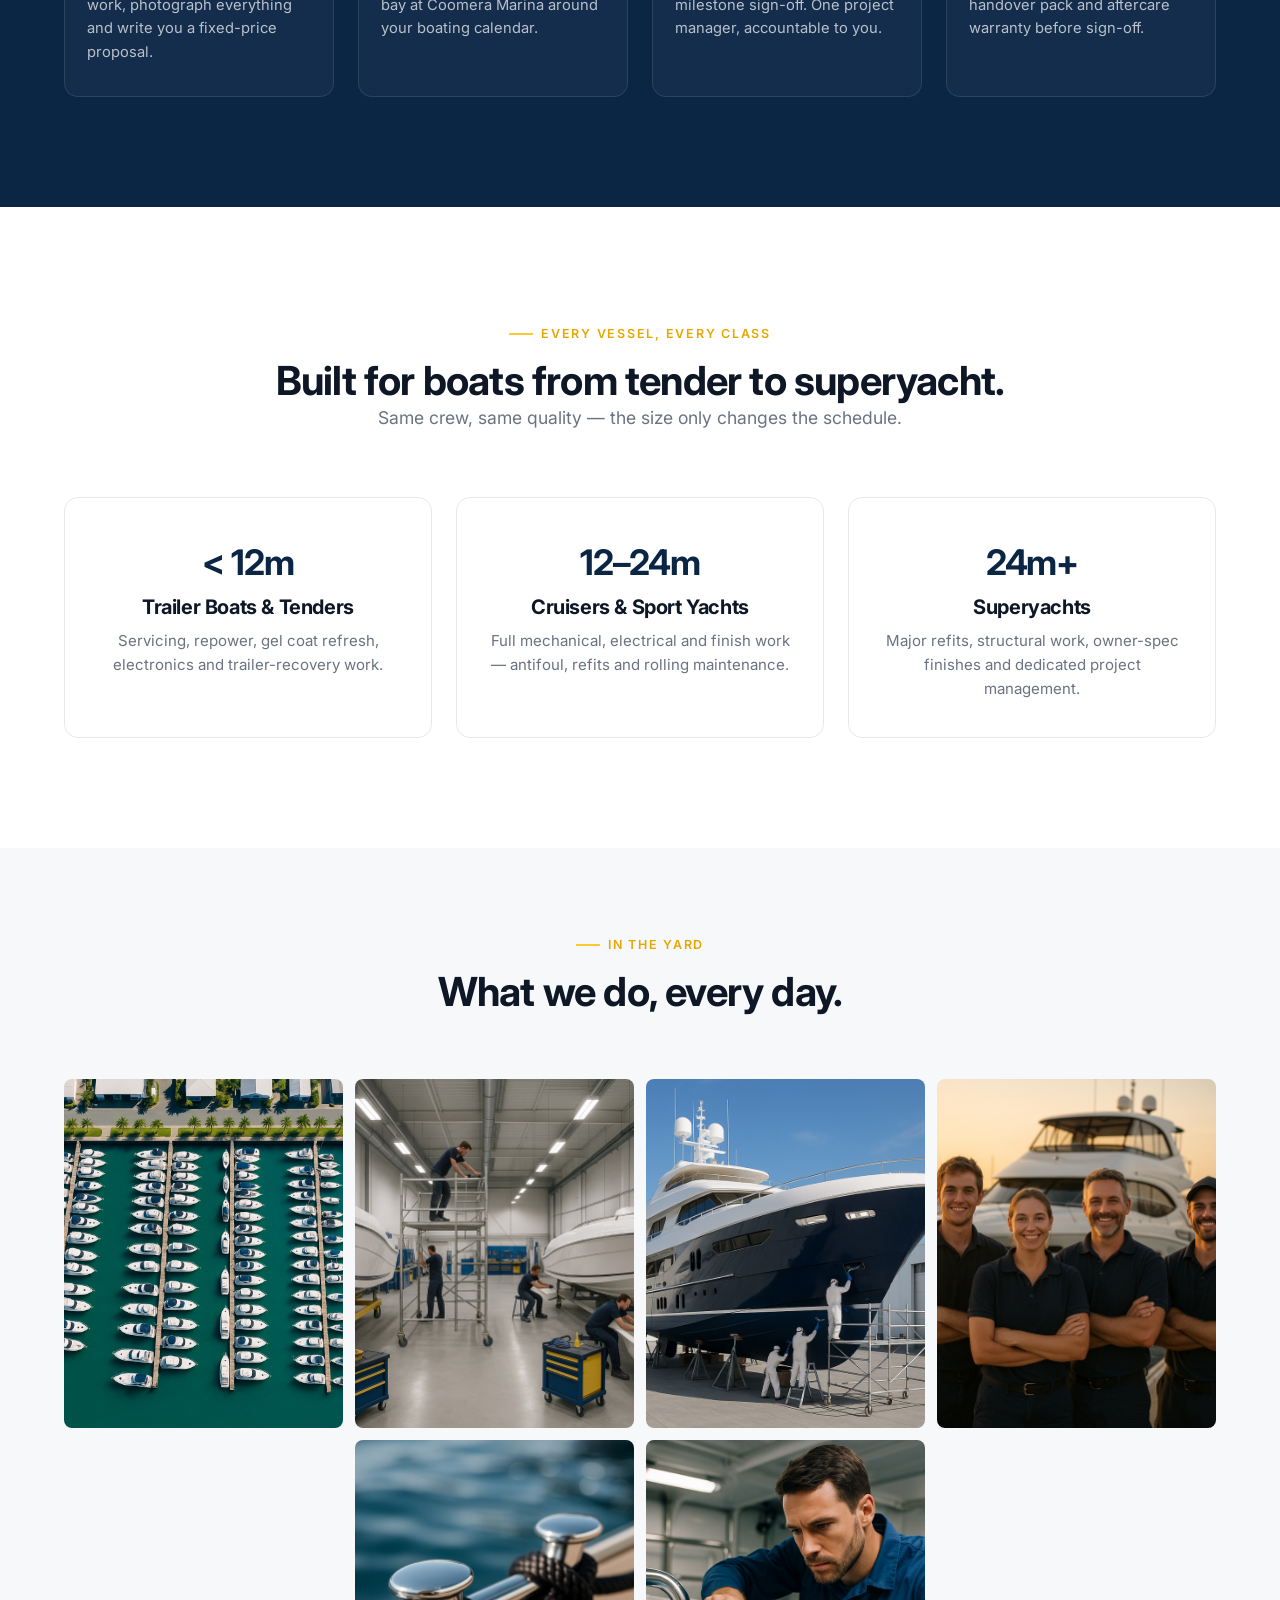
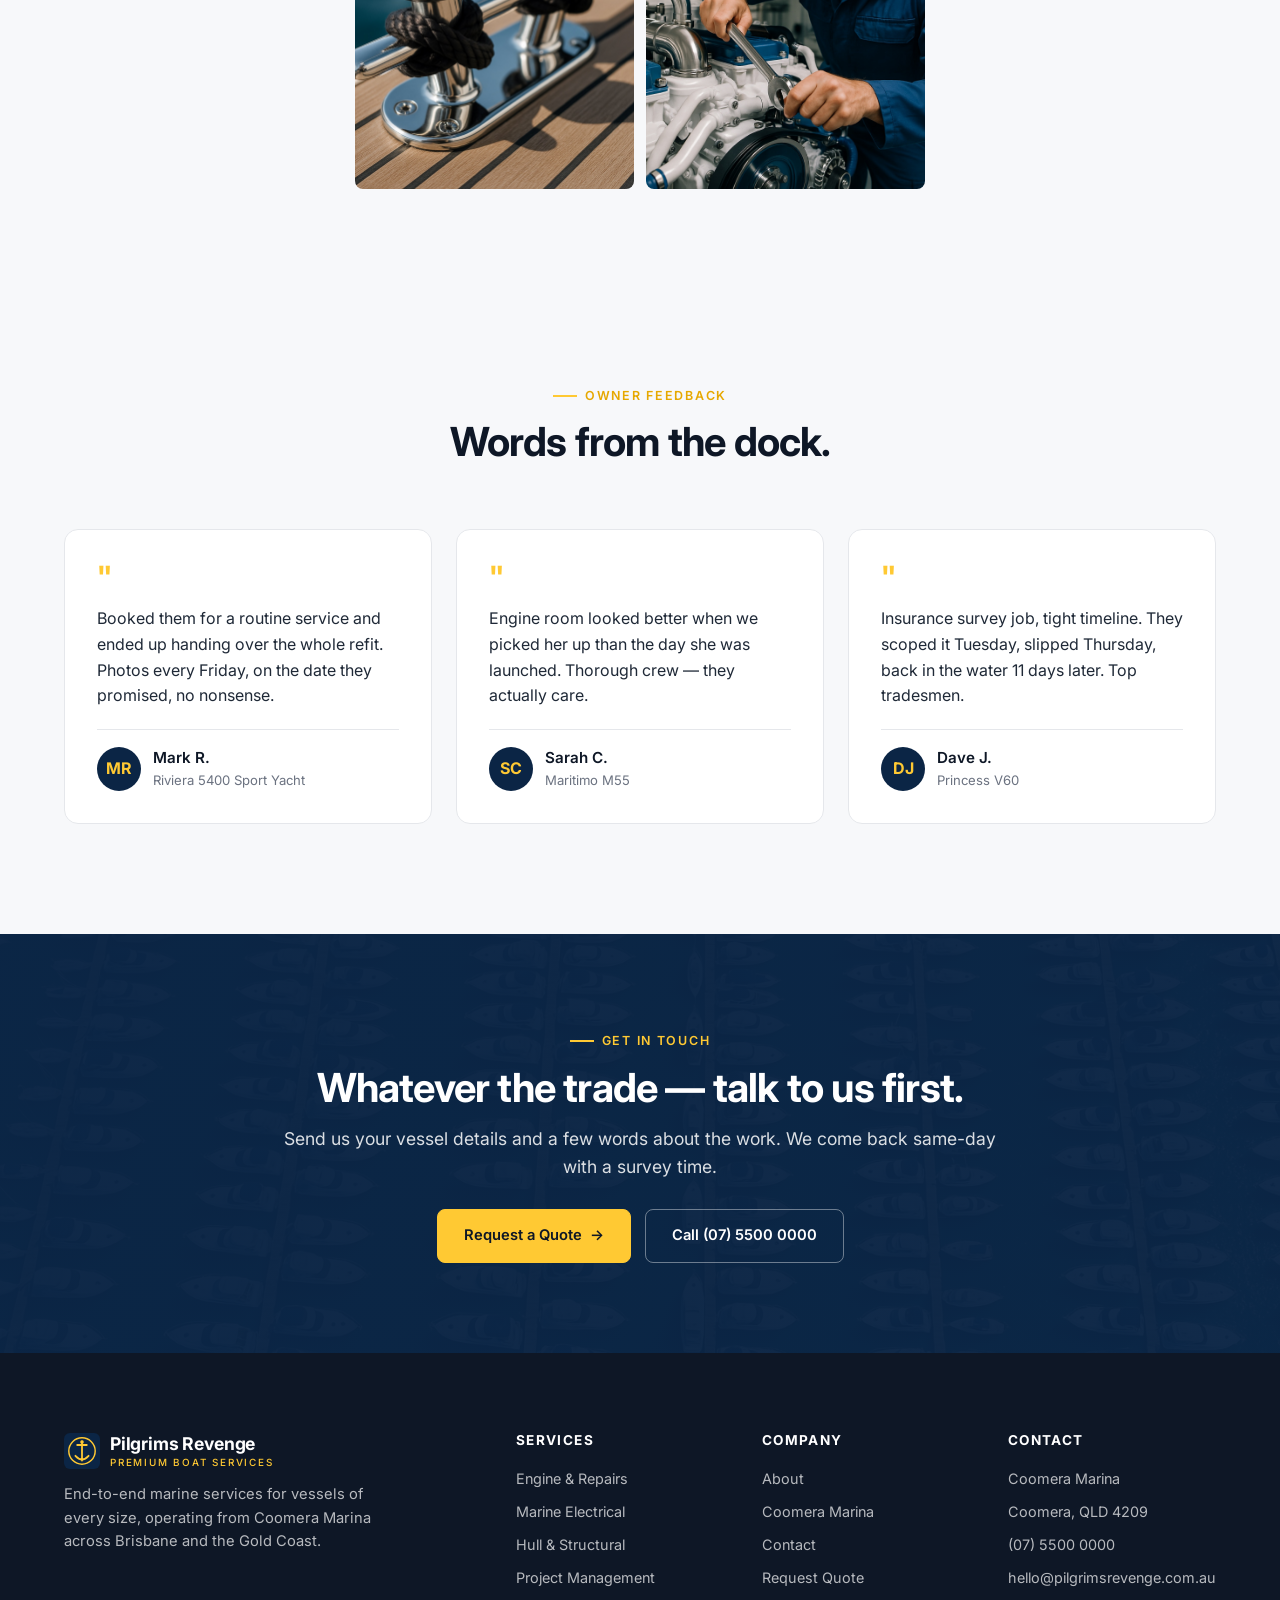
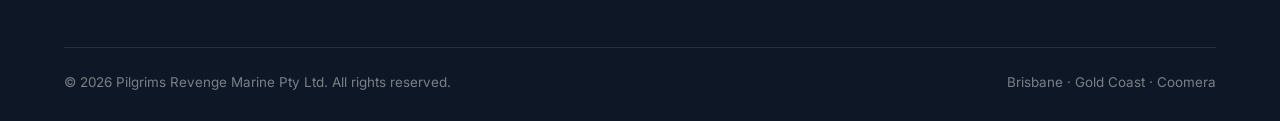
==== commit bc9a2f9a: "Redesign: cleaner modern UI, sans-serif, white background, real photography" ====
--- a/index.html
+++ b/index.html
@@ -5,22 +5,24 @@
 <meta name="viewport" content="width=device-width, initial-scale=1.0">
 <title>Pilgrims Revenge — Premium Boat Services | Brisbane &amp; Gold Coast</title>
 <meta name="description" content="Premium marine services for vessels of every size. Engine maintenance, electrical, structural &amp; hull repairs and full project management — operating from Coomera Marina, servicing Brisbane and the Gold Coast.">
+<meta name="theme-color" content="#0b2545">
 <link rel="preconnect" href="https://fonts.googleapis.com">
 <link rel="preconnect" href="https://fonts.gstatic.com" crossorigin>
-<link href="https://fonts.googleapis.com/css2?family=Inter:wght@300;400;500;600;700&family=Playfair+Display:ital,wght@0,400;0,700;1,700&display=swap" rel="stylesheet">
+<link href="https://fonts.googleapis.com/css2?family=Inter:wght@300;400;500;600;700;800&display=swap" rel="stylesheet">
 <link rel="stylesheet" href="css/styles.css">
 <link rel="icon" type="image/svg+xml" href="images/favicon.svg">
 </head>
 <body>
 
 <!-- ===== HEADER ===== -->
-<header class="site-header">
+<header class="site-header" id="header">
   <nav class="nav">
     <a href="index.html" class="brand">
       <svg class="brand-mark" viewBox="0 0 60 60" xmlns="http://www.w3.org/2000/svg">
-        <circle cx="30" cy="30" r="28" fill="none" stroke="#f5c518" stroke-width="2"/>
-        <path d="M30 12 L30 48 M22 18 L38 18 M18 38 Q30 50 42 38" stroke="#f5c518" stroke-width="3" stroke-linecap="round" fill="none"/>
-        <circle cx="30" cy="14" r="3" fill="#f5c518"/>
+        <rect width="60" height="60" rx="10" fill="#0b2545"/>
+        <circle cx="30" cy="30" r="22" fill="none" stroke="#ffc933" stroke-width="2.4"/>
+        <path d="M30 14 L30 46 M22 20 L38 20 M19 38 Q30 50 41 38" stroke="#ffc933" stroke-width="3" stroke-linecap="round" fill="none"/>
+        <circle cx="30" cy="15" r="3" fill="#ffc933"/>
       </svg>
       <span class="brand-text">
         Pilgrims Revenge
@@ -29,95 +31,73 @@
     </a>
     <button class="nav-toggle" aria-label="Toggle navigation">☰</button>
     <ul class="nav-links">
-      <li><a href="index.html">Home</a></li>
+      <li><a href="index.html" class="active">Home</a></li>
       <li><a href="services.html">Services</a></li>
       <li><a href="about.html">About</a></li>
       <li><a href="contact.html">Contact</a></li>
-      <li><a href="contact.html" class="btn btn-primary" style="padding: 10px 20px;">Request Quote</a></li>
+      <li><a href="contact.html" class="btn btn-primary btn-sm">Request Quote</a></li>
     </ul>
   </nav>
 </header>
 
 <!-- ===== HERO ===== -->
 <section class="hero">
-  <div class="container hero-inner">
-    <span class="eyebrow">Coomera Marina · Brisbane · Gold Coast</span>
-    <h1>Premium Marine Care, <span class="accent">End to End.</span></h1>
-    <p class="hero-tagline">Bringing every vessel home in better shape than she left.</p>
-    <p class="hero-subtitle">From compact runabouts to ocean-going superyachts, Pilgrims Revenge delivers full-service engine, electrical, structural and project work — all run from our Coomera Marina base.</p>
-    <div class="hero-buttons">
-      <a href="contact.html" class="btn btn-primary">Book a Survey</a>
-      <a href="services.html" class="btn btn-outline">Explore Services</a>
-    </div>
-    <div class="hero-stats">
-      <div>
-        <div class="stat-num">25+</div>
-        <div class="stat-label">Years on the water</div>
-      </div>
-      <div>
-        <div class="stat-num">100%</div>
-        <div class="stat-label">In-house technicians</div>
-      </div>
-      <div>
-        <div class="stat-num">All</div>
-        <div class="stat-label">Sizes &amp; classes</div>
-      </div>
-    </div>
-  </div>
-  <svg class="hero-boat" viewBox="0 0 600 400" xmlns="http://www.w3.org/2000/svg" aria-hidden="true">
-    <!-- Stylised boat silhouette -->
-    <defs>
-      <linearGradient id="hull" x1="0%" y1="0%" x2="0%" y2="100%">
-        <stop offset="0%" stop-color="#f5c518" stop-opacity="0.9"/>
-        <stop offset="100%" stop-color="#d4a017" stop-opacity="0.7"/>
-      </linearGradient>
-    </defs>
-    <!-- Mast and rigging -->
-    <line x1="300" y1="40" x2="300" y2="240" stroke="#f5c518" stroke-width="3"/>
-    <line x1="300" y1="60" x2="200" y2="240" stroke="#f5c518" stroke-width="2" opacity="0.6"/>
-    <line x1="300" y1="60" x2="400" y2="240" stroke="#f5c518" stroke-width="2" opacity="0.6"/>
-    <!-- Sails -->
-    <path d="M300 60 L300 230 L210 230 Z" fill="#f5c518" opacity="0.25"/>
-    <path d="M300 80 L300 230 L385 230 Z" fill="#f5c518" opacity="0.18"/>
-    <!-- Hull -->
-    <path d="M120 250 Q300 290 480 250 L450 320 Q300 350 150 320 Z" fill="url(#hull)"/>
-    <!-- Deck line -->
-    <line x1="135" y1="262" x2="465" y2="262" stroke="#0a1f3d" stroke-width="2" opacity="0.4"/>
-    <!-- Pennant -->
-    <path d="M300 40 L325 50 L300 60 Z" fill="#f5c518"/>
-    <!-- Water -->
-    <path d="M0 340 Q150 360 300 340 T600 340 L600 400 L0 400 Z" fill="#f5c518" opacity="0.08"/>
-    <path d="M0 360 Q150 380 300 360 T600 360 L600 400 L0 400 Z" fill="#f5c518" opacity="0.05"/>
-  </svg>
-</section>
-
-<!-- ===== TRUST STRIP ===== -->
-<div class="trust-strip">
-  <div class="container">
-    <div class="trust-strip-inner">
-      <div class="trust-item">
-        <div class="icon">⚓</div>
-        <h4>Coomera Marina Based</h4>
-        <p>Hardstand, slipway, undercover bays</p>
-      </div>
-      <div class="trust-item">
-        <div class="icon">🔧</div>
-        <h4>Factory-Trained Crew</h4>
-        <p>Mercury, Volvo, Cummins, Yanmar</p>
-      </div>
-      <div class="trust-item">
-        <div class="icon">🛡️</div>
-        <h4>Insurance Approved</h4>
-        <p>Survey, repair &amp; certify</p>
-      </div>
-      <div class="trust-item">
-        <div class="icon">⚙️</div>
-        <h4>End-to-End Service</h4>
-        <p>From mechanical to refit</p>
-      </div>
-    </div>
-  </div>
-</div>
+  <div class="container">
+    <div class="hero-grid">
+      <div class="hero-text">
+        <span class="eyebrow">Coomera Marina · Brisbane · Gold Coast</span>
+        <h1>Premium marine care, <span class="accent">end to end.</span></h1>
+        <p class="hero-tagline">From compact runabouts to ocean-going superyachts — engine, electrical, structural and project work, all run from our Coomera Marina base.</p>
+        <div class="hero-buttons">
+          <a href="contact.html" class="btn btn-primary">Book a Survey <span class="arrow">→</span></a>
+          <a href="services.html" class="btn btn-ghost">Our Services</a>
+        </div>
+        <div class="hero-stats">
+          <div>
+            <div class="stat-num">25+</div>
+            <div class="stat-label">Years on the water</div>
+          </div>
+          <div>
+            <div class="stat-num">100%</div>
+            <div class="stat-label">In-house technicians</div>
+          </div>
+          <div>
+            <div class="stat-num">Any size</div>
+            <div class="stat-label">Tender to superyacht</div>
+          </div>
+        </div>
+      </div>
+      <div class="hero-image">
+        <img src="images/hero.jpg" alt="Luxury motor yacht at the marina" loading="eager">
+        <div class="hero-floating">
+          <div class="icon">⚓</div>
+          <div class="hero-floating-text">
+            <strong>Coomera Marina HQ</strong>
+            <span>Lift, slip &amp; refit on one site</span>
+          </div>
+        </div>
+      </div>
+    </div>
+  </div>
+</section>
+
+<!-- ===== PARTNERS / BRANDS ===== -->
+<section class="partners">
+  <div class="container">
+    <div class="partners-inner">
+      <div class="label">Factory-Trained On</div>
+      <div class="partners-list">
+        <span>Mercury</span>
+        <span>Volvo Penta</span>
+        <span>Cummins</span>
+        <span>Yanmar</span>
+        <span>Yamaha</span>
+        <span>Caterpillar</span>
+        <span>MAN</span>
+      </div>
+    </div>
+  </div>
+</section>
 
 <!-- ===== SERVICES ===== -->
 <section id="services">
@@ -125,98 +105,77 @@
     <div class="section-header">
       <span class="eyebrow">What We Do</span>
       <h2>Four trades. One trusted crew.</h2>
-      <p>Whether you need a routine service, a full electrical refit or a complex structural rebuild, our specialists deliver to commercial standard with private-yacht finish.</p>
+      <p>Routine service, full electrical refit, complex structural rebuild — delivered to commercial standard with private-yacht finish.</p>
     </div>
     <div class="services-grid">
       <div class="service-card">
-        <div class="service-icon">⚙️</div>
-        <h3>Engine Maintenance &amp; Repairs</h3>
-        <p>Servicing, diagnostics, rebuilds and repowers — inboard, outboard, sterndrive and shaft drive. Diesel and petrol, single and twin.</p>
-        <a href="services.html#engine">Learn more →</a>
+        <div class="service-card-image">
+          <img src="images/engine.jpg" alt="Marine engine maintenance" loading="lazy">
+          <span class="num">01</span>
+        </div>
+        <div class="service-card-body">
+          <h3>Engine Maintenance &amp; Repairs</h3>
+          <p>Service, diagnostics, rebuilds and repowers — inboard, outboard, sterndrive and shaft drive. Diesel and petrol, single and twin.</p>
+          <a href="services.html#engine">Learn more <span class="arrow">→</span></a>
+        </div>
       </div>
       <div class="service-card">
-        <div class="service-icon">⚡</div>
-        <h3>Marine Electrical</h3>
-        <p>Wiring, switchboards, lithium &amp; AGM banks, inverters, navigation, comms and shore-power. ABYC and AS/NZS 3004 compliant.</p>
-        <a href="services.html#electrical">Learn more →</a>
+        <div class="service-card-image">
+          <img src="images/electrical.jpg" alt="Marine electrical switchboard" loading="lazy">
+          <span class="num">02</span>
+        </div>
+        <div class="service-card-body">
+          <h3>Marine Electrical</h3>
+          <p>Wiring, switchboards, lithium &amp; AGM banks, inverters, navigation, comms and shore-power. ABYC and AS/NZS 3004 compliant.</p>
+          <a href="services.html#electrical">Learn more <span class="arrow">→</span></a>
+        </div>
       </div>
       <div class="service-card">
-        <div class="service-icon">🛠️</div>
-        <h3>Structural &amp; Hull Repairs</h3>
-        <p>Fibreglass, gelcoat, osmosis, antifoul, keel and rudder repair, deck recore, fairing and topcoats. Survey grade workmanship.</p>
-        <a href="services.html#structural">Learn more →</a>
+        <div class="service-card-image">
+          <img src="images/hull.jpg" alt="Hull and structural repair" loading="lazy">
+          <span class="num">03</span>
+        </div>
+        <div class="service-card-body">
+          <h3>Structural &amp; Hull Repairs</h3>
+          <p>Fibreglass, gelcoat, osmosis, antifoul, keel and rudder repair, deck recore, fairing and topcoats. Survey-grade workmanship.</p>
+          <a href="services.html#structural">Learn more <span class="arrow">→</span></a>
+        </div>
       </div>
       <div class="service-card">
-        <div class="service-icon">📋</div>
-        <h3>Project Management</h3>
-        <p>One point of contact for refits, restorations and new commissioning — scopes, suppliers, slipway bookings and sea trials handled.</p>
-        <a href="services.html#project">Learn more →</a>
+        <div class="service-card-image">
+          <img src="images/project.jpg" alt="Project management on a yacht" loading="lazy">
+          <span class="num">04</span>
+        </div>
+        <div class="service-card-body">
+          <h3>Project Management</h3>
+          <p>One contact for refits, restorations and new commissioning — scopes, suppliers, slipway bookings and sea trials handled.</p>
+          <a href="services.html#project">Learn more <span class="arrow">→</span></a>
+        </div>
       </div>
     </div>
   </div>
 </section>
 
 <!-- ===== MARINA / ABOUT ===== -->
-<section class="marina-section">
+<section class="split-section tinted" id="marina">
   <div class="container">
     <div class="split">
+      <div class="split-image">
+        <img src="images/marina.jpg" alt="Coomera Marina aerial view" loading="lazy">
+        <div class="badge">⚓ Coomera Marina</div>
+      </div>
       <div class="split-content">
         <span class="eyebrow">Our Home Port</span>
         <h2>Operating from Coomera Marina.</h2>
-        <p>Coomera Marina is the largest dry-berth and refit facility on the Gold Coast — and it's where we work, every day. That gives us direct access to slipways, hardstand, travel lifts, undercover bays and a network of specialist trades all on one site.</p>
+        <p>Coomera Marina is one of the largest dry-berth and refit facilities on the Gold Coast — and it's where we work, every day. That gives us direct access to slipways, hardstand, travel lifts, undercover bays and a network of specialist trades all on one site.</p>
         <p>For owners in Brisbane, the Broadwater or up the Coomera River, that means one gate, one team, one bill — and your boat back in the water on schedule.</p>
         <ul class="feature-list">
-          <li>Up to 70-tonne travel lift access</li>
+          <li>Travel lift access for vessels up to 70 tonnes</li>
           <li>Undercover and air-conditioned refit bays</li>
           <li>Direct waterway access — no road transport needed</li>
           <li>Secure 24/7 berthing during works</li>
         </ul>
-        <a href="about.html" class="btn btn-navy">More About Us</a>
-      </div>
-      <div class="split-image">
-        <svg viewBox="0 0 600 450" xmlns="http://www.w3.org/2000/svg" style="background: linear-gradient(180deg, #87ceeb 0%, #4a90b8 60%, #2c5282 100%);">
-          <!-- Sky -->
-          <circle cx="500" cy="80" r="40" fill="#fff5cc" opacity="0.6"/>
-          <!-- Distant mountains -->
-          <path d="M0 200 L80 160 L180 200 L260 150 L380 200 L460 170 L600 200 L600 250 L0 250 Z" fill="#1e3a6e" opacity="0.5"/>
-          <!-- Marina jetty -->
-          <rect x="0" y="280" width="600" height="20" fill="#8b6f47"/>
-          <rect x="100" y="240" width="6" height="60" fill="#5a4a30"/>
-          <rect x="200" y="240" width="6" height="60" fill="#5a4a30"/>
-          <rect x="300" y="240" width="6" height="60" fill="#5a4a30"/>
-          <rect x="400" y="240" width="6" height="60" fill="#5a4a30"/>
-          <rect x="500" y="240" width="6" height="60" fill="#5a4a30"/>
-          <!-- Boats at jetty -->
-          <g>
-            <rect x="80" y="265" width="60" height="20" fill="#ffffff"/>
-            <path d="M80 265 L60 285 L140 285 L120 265 Z" fill="#ffffff"/>
-            <line x1="110" y1="240" x2="110" y2="265" stroke="#0a1f3d" stroke-width="2"/>
-          </g>
-          <g>
-            <rect x="180" y="270" width="80" height="18" fill="#f5c518"/>
-            <path d="M180 270 L160 288 L260 288 L240 270 Z" fill="#f5c518"/>
-            <line x1="220" y1="245" x2="220" y2="270" stroke="#0a1f3d" stroke-width="2"/>
-          </g>
-          <g>
-            <rect x="290" y="263" width="100" height="22" fill="#ffffff"/>
-            <path d="M290 263 L270 285 L390 285 L370 263 Z" fill="#ffffff"/>
-            <line x1="340" y1="230" x2="340" y2="263" stroke="#0a1f3d" stroke-width="2"/>
-            <path d="M340 235 L340 263 L320 263 Z" fill="#ffffff" opacity="0.7"/>
-          </g>
-          <g>
-            <rect x="430" y="270" width="70" height="18" fill="#f5c518"/>
-            <path d="M430 270 L410 288 L500 288 L480 270 Z" fill="#f5c518"/>
-          </g>
-          <!-- Water -->
-          <path d="M0 300 Q150 320 300 300 T600 300 L600 450 L0 450 Z" fill="#1e3a6e"/>
-          <path d="M0 320 Q150 340 300 320 T600 320 L600 450 L0 450 Z" fill="#142850" opacity="0.6"/>
-          <path d="M0 350 Q150 370 300 350 T600 350 L600 450 L0 450 Z" fill="#0a1f3d"/>
-          <!-- Reflections -->
-          <line x1="110" y1="310" x2="110" y2="340" stroke="#f5c518" stroke-width="1" opacity="0.3"/>
-          <line x1="220" y1="310" x2="220" y2="340" stroke="#f5c518" stroke-width="1" opacity="0.3"/>
-          <line x1="340" y1="310" x2="340" y2="340" stroke="#f5c518" stroke-width="1" opacity="0.3"/>
-        </svg>
-        <div class="badge">⚓ Coomera Marina</div>
+        <a href="about.html" class="btn btn-primary">More About Us <span class="arrow">→</span></a>
       </div>
     </div>
   </div>
@@ -228,28 +187,28 @@
     <div class="section-header">
       <span class="eyebrow">How It Works</span>
       <h2>A simple, predictable process.</h2>
-      <p>No surprises, no scope creep. Just clear scope, fair pricing and a finish you can be proud of.</p>
+      <p>No surprises, no scope creep — just clear scope, fair pricing and a finish you can be proud of.</p>
     </div>
     <div class="process-grid">
       <div class="process-step">
-        <div class="process-num">01</div>
+        <div class="process-num">STEP 01</div>
         <h4>Survey &amp; Scope</h4>
         <p>We come aboard, document the work, photograph everything and write you a fixed-price proposal.</p>
       </div>
       <div class="process-step">
-        <div class="process-num">02</div>
+        <div class="process-num">STEP 02</div>
         <h4>Schedule &amp; Slip</h4>
         <p>We book your slipway, lift and bay at Coomera Marina around your boating calendar.</p>
       </div>
       <div class="process-step">
-        <div class="process-num">03</div>
+        <div class="process-num">STEP 03</div>
         <h4>Execute</h4>
         <p>Daily updates, photos and milestone sign-off. One project manager, accountable to you.</p>
       </div>
       <div class="process-step">
-        <div class="process-num">04</div>
+        <div class="process-num">STEP 04</div>
         <h4>Sea Trial &amp; Handover</h4>
-        <p>Commissioning, sea trial, full handover pack and aftercare warranty before she's signed off.</p>
+        <p>Commissioning, sea trial, full handover pack and aftercare warranty before sign-off.</p>
       </div>
     </div>
   </div>
@@ -265,7 +224,7 @@
     </div>
     <div class="fleet-grid">
       <div class="fleet-item">
-        <span class="size">&lt; 12m</span>
+        <span class="size">&lt;&nbsp;12m</span>
         <h3>Trailer Boats &amp; Tenders</h3>
         <p>Servicing, repower, gel coat refresh, electronics and trailer-recovery work.</p>
       </div>
@@ -283,15 +242,80 @@
   </div>
 </section>
 
+<!-- ===== GALLERY ===== -->
+<section style="padding: 80px 0; background: var(--bg-soft);">
+  <div class="container">
+    <div class="section-header">
+      <span class="eyebrow">In the Yard</span>
+      <h2>What we do, every day.</h2>
+    </div>
+    <div class="gallery">
+      <div class="gallery-item tall"><img src="images/marina.jpg" alt="Marina aerial" loading="lazy"></div>
+      <div class="gallery-item"><img src="images/workshop.jpg" alt="Workshop interior" loading="lazy"></div>
+      <div class="gallery-item"><img src="images/hull.jpg" alt="Hull repair" loading="lazy"></div>
+      <div class="gallery-item"><img src="images/team.jpg" alt="Marine team" loading="lazy"></div>
+      <div class="gallery-item"><img src="images/detail.jpg" alt="Yacht detail" loading="lazy"></div>
+      <div class="gallery-item"><img src="images/engine.jpg" alt="Engine bay" loading="lazy"></div>
+    </div>
+  </div>
+</section>
+
+<!-- ===== TESTIMONIALS ===== -->
+<section class="testimonials-section">
+  <div class="container">
+    <div class="section-header">
+      <span class="eyebrow">Owner Feedback</span>
+      <h2>Words from the dock.</h2>
+    </div>
+    <div class="testimonials-grid">
+      <div class="testimonial">
+        <div class="quote-mark">"</div>
+        <p>Booked them for a routine service and ended up handing over the whole refit. Photos every Friday, on the date they promised, no nonsense.</p>
+        <div class="testimonial-author">
+          <div class="avatar">MR</div>
+          <div>
+            <div class="name">Mark R.</div>
+            <div class="vessel">Riviera 5400 Sport Yacht</div>
+          </div>
+        </div>
+      </div>
+      <div class="testimonial">
+        <div class="quote-mark">"</div>
+        <p>Engine room looked better when we picked her up than the day she was launched. Thorough crew — they actually care.</p>
+        <div class="testimonial-author">
+          <div class="avatar">SC</div>
+          <div>
+            <div class="name">Sarah C.</div>
+            <div class="vessel">Maritimo M55</div>
+          </div>
+        </div>
+      </div>
+      <div class="testimonial">
+        <div class="quote-mark">"</div>
+        <p>Insurance survey job, tight timeline. They scoped it Tuesday, slipped Thursday, back in the water 11 days later. Top tradesmen.</p>
+        <div class="testimonial-author">
+          <div class="avatar">DJ</div>
+          <div>
+            <div class="name">Dave J.</div>
+            <div class="vessel">Princess V60</div>
+          </div>
+        </div>
+      </div>
+    </div>
+  </div>
+</section>
+
 <!-- ===== CTA ===== -->
-<section class="cta-section">
-  <div class="container">
-    <span class="eyebrow" style="color: var(--yellow);">Get In Touch</span>
-    <h2>Whatever the trade — talk to us first.</h2>
-    <p>Send us your vessel details and a few words about the work. We'll come back same-day with a survey time.</p>
-    <div class="cta-buttons">
-      <a href="contact.html" class="btn btn-primary">Request a Quote</a>
-      <a href="tel:+61755000000" class="btn btn-outline">Call (07) 5500 0000</a>
+<section class="cta-banner">
+  <div class="container">
+    <div class="cta-banner-inner">
+      <span class="eyebrow" style="color: var(--yellow);">Get In Touch</span>
+      <h2>Whatever the trade — talk to us first.</h2>
+      <p>Send us your vessel details and a few words about the work. We come back same-day with a survey time.</p>
+      <div class="cta-buttons">
+        <a href="contact.html" class="btn btn-yellow">Request a Quote <span class="arrow">→</span></a>
+        <a href="tel:+61755000000" class="btn btn-on-dark">Call (07) 5500 0000</a>
+      </div>
     </div>
   </div>
 </section>
@@ -303,9 +327,10 @@
       <div class="footer-brand">
         <a href="index.html" class="brand">
           <svg class="brand-mark" viewBox="0 0 60 60" xmlns="http://www.w3.org/2000/svg">
-            <circle cx="30" cy="30" r="28" fill="none" stroke="#f5c518" stroke-width="2"/>
-            <path d="M30 12 L30 48 M22 18 L38 18 M18 38 Q30 50 42 38" stroke="#f5c518" stroke-width="3" stroke-linecap="round" fill="none"/>
-            <circle cx="30" cy="14" r="3" fill="#f5c518"/>
+            <rect width="60" height="60" rx="10" fill="#0b2545"/>
+            <circle cx="30" cy="30" r="22" fill="none" stroke="#ffc933" stroke-width="2.4"/>
+            <path d="M30 14 L30 46 M22 20 L38 20 M19 38 Q30 50 41 38" stroke="#ffc933" stroke-width="3" stroke-linecap="round" fill="none"/>
+            <circle cx="30" cy="15" r="3" fill="#ffc933"/>
           </svg>
           <span class="brand-text">Pilgrims Revenge<small>Premium Boat Services</small></span>
         </a>
--- a/css/styles.css
+++ b/css/styles.css
@@ -1,151 +1,154 @@
 /* ===================================================================
-   PILGRIMS REVENGE - Premium Boat Services
-   Navy & Yellow nautical theme
+   PILGRIMS REVENGE — Premium Boat Services
+   Clean, modern, sans-serif. White / navy / yellow.
    =================================================================== */
 
 :root {
-  --navy-deep: #0a1f3d;
-  --navy: #142850;
-  --navy-mid: #1e3a6e;
-  --navy-light: #2c5282;
-  --yellow: #f5c518;
-  --yellow-bright: #ffd700;
-  --yellow-dark: #d4a017;
-  --cream: #faf6e8;
-  --white: #ffffff;
-  --grey-light: #f4f5f7;
-  --grey: #6b7280;
-  --grey-dark: #374151;
-  --rope: #c8a96a;
-
-  --shadow-sm: 0 2px 6px rgba(10, 31, 61, 0.08);
-  --shadow-md: 0 6px 18px rgba(10, 31, 61, 0.15);
-  --shadow-lg: 0 14px 40px rgba(10, 31, 61, 0.25);
-
-  --font-display: 'Playfair Display', Georgia, 'Times New Roman', serif;
-  --font-body: 'Inter', -apple-system, BlinkMacSystemFont, 'Segoe UI', Roboto, sans-serif;
+  --navy: #0b2545;
+  --navy-deep: #061a35;
+  --navy-soft: #13315c;
+  --yellow: #ffc933;
+  --yellow-deep: #e6a800;
+  --ink: #0e1726;
+  --text: #1f2937;
+  --muted: #6b7280;
+  --line: #e5e7eb;
+  --bg: #ffffff;
+  --bg-soft: #f7f8fa;
+  --bg-tint: #f0f4fa;
+
+  --shadow-xs: 0 1px 2px rgba(11, 37, 69, 0.05);
+  --shadow-sm: 0 2px 8px rgba(11, 37, 69, 0.06);
+  --shadow-md: 0 8px 28px rgba(11, 37, 69, 0.10);
+  --shadow-lg: 0 20px 50px rgba(11, 37, 69, 0.18);
+
+  --radius: 14px;
+  --radius-sm: 8px;
+  --maxw: 1200px;
+
+  --font: 'Inter', -apple-system, BlinkMacSystemFont, 'Segoe UI', Roboto, system-ui, sans-serif;
 }
 
 /* ----- Reset ----- */
 *, *::before, *::after { box-sizing: border-box; margin: 0; padding: 0; }
 html { scroll-behavior: smooth; }
 body {
-  font-family: var(--font-body);
-  color: var(--grey-dark);
-  background: var(--white);
-  line-height: 1.65;
+  font-family: var(--font);
+  font-size: 16px;
+  color: var(--text);
+  background: var(--bg);
+  line-height: 1.6;
   -webkit-font-smoothing: antialiased;
   overflow-x: hidden;
 }
 img { max-width: 100%; display: block; }
-a { color: var(--navy); text-decoration: none; transition: color 0.2s ease; }
-a:hover { color: var(--yellow-dark); }
+a { color: var(--navy); text-decoration: none; transition: color 0.15s ease; }
+a:hover { color: var(--yellow-deep); }
+button { font-family: inherit; cursor: pointer; }
 
 /* ----- Typography ----- */
-h1, h2, h3, h4 {
-  font-family: var(--font-display);
+h1, h2, h3, h4, h5 {
+  font-family: var(--font);
+  color: var(--ink);
+  letter-spacing: -0.02em;
+  line-height: 1.15;
   font-weight: 700;
-  color: var(--navy-deep);
-  line-height: 1.2;
-  letter-spacing: -0.01em;
-}
-h1 { font-size: clamp(2.4rem, 5vw, 4rem); }
-h2 { font-size: clamp(2rem, 3.6vw, 2.8rem); margin-bottom: 1rem; }
-h3 { font-size: 1.4rem; margin-bottom: 0.6rem; }
-h4 { font-size: 1.1rem; }
+}
+h1 { font-size: clamp(2.4rem, 5vw, 3.75rem); letter-spacing: -0.03em; }
+h2 { font-size: clamp(1.85rem, 3.4vw, 2.5rem); }
+h3 { font-size: 1.25rem; }
+h4 { font-size: 1rem; }
 p { margin-bottom: 1rem; }
+
 .eyebrow {
+  display: inline-flex;
+  align-items: center;
+  gap: 8px;
+  font-size: 0.78rem;
+  font-weight: 600;
+  letter-spacing: 0.14em;
   text-transform: uppercase;
-  letter-spacing: 0.18em;
-  font-size: 0.78rem;
-  font-weight: 700;
-  color: var(--yellow-dark);
-  font-family: var(--font-body);
-  margin-bottom: 0.8rem;
-  display: inline-block;
+  color: var(--yellow-deep);
+  margin-bottom: 14px;
+}
+.eyebrow::before {
+  content: '';
+  width: 24px;
+  height: 2px;
+  background: var(--yellow);
 }
 
 /* ----- Layout ----- */
-.container { width: 100%; max-width: 1200px; margin: 0 auto; padding: 0 24px; }
-section { padding: 96px 0; }
-.section-header { text-align: center; max-width: 720px; margin: 0 auto 64px; }
-.section-header p { color: var(--grey); font-size: 1.1rem; }
+.container { width: 100%; max-width: var(--maxw); margin: 0 auto; padding: 0 24px; }
+section { padding: 110px 0; }
+.section-header { max-width: 760px; margin: 0 auto 64px; text-align: center; }
+.section-header.left { margin-left: 0; text-align: left; }
+.section-header p { font-size: 1.1rem; color: var(--muted); }
 
 /* ----- Header / Nav ----- */
 .site-header {
   position: fixed;
   top: 0; left: 0; right: 0;
   z-index: 100;
-  background: rgba(10, 31, 61, 0.96);
-  backdrop-filter: blur(10px);
-  border-bottom: 1px solid rgba(245, 197, 24, 0.15);
-  transition: padding 0.3s ease;
+  background: rgba(255, 255, 255, 0.85);
+  backdrop-filter: saturate(140%) blur(14px);
+  border-bottom: 1px solid transparent;
+  transition: all 0.25s ease;
+}
+.site-header.scrolled {
+  background: rgba(255, 255, 255, 0.96);
+  border-bottom-color: var(--line);
+  box-shadow: var(--shadow-xs);
 }
 .nav {
   display: flex;
   align-items: center;
   justify-content: space-between;
-  padding: 18px 24px;
-  max-width: 1200px;
+  padding: 16px 24px;
+  max-width: var(--maxw);
   margin: 0 auto;
 }
 .brand {
   display: flex;
   align-items: center;
-  gap: 12px;
-  color: var(--white);
-  font-family: var(--font-display);
-  font-size: 1.4rem;
+  gap: 10px;
+  color: var(--ink);
   font-weight: 700;
-  letter-spacing: 0.02em;
-}
-.brand:hover { color: var(--yellow); }
-.brand-mark {
-  width: 38px;
-  height: 38px;
-  flex-shrink: 0;
-}
-.brand-text { display: flex; flex-direction: column; line-height: 1; }
+  font-size: 1.1rem;
+  letter-spacing: -0.01em;
+}
+.brand:hover { color: var(--navy); }
+.brand-mark { width: 36px; height: 36px; flex-shrink: 0; }
+.brand-text { display: flex; flex-direction: column; line-height: 1.05; }
 .brand-text small {
-  font-family: var(--font-body);
-  font-size: 0.65rem;
+  font-size: 0.62rem;
   font-weight: 500;
-  letter-spacing: 0.25em;
-  color: var(--yellow);
+  letter-spacing: 0.18em;
+  color: var(--muted);
   margin-top: 4px;
   text-transform: uppercase;
 }
 .nav-links {
   display: flex;
   list-style: none;
-  gap: 32px;
+  gap: 36px;
   align-items: center;
 }
 .nav-links a {
-  color: var(--white);
-  font-size: 0.92rem;
+  color: var(--ink);
+  font-size: 0.9rem;
   font-weight: 500;
-  letter-spacing: 0.02em;
-  position: relative;
-}
-.nav-links a:not(.btn)::after {
-  content: '';
-  position: absolute;
-  bottom: -6px; left: 0;
-  width: 0;
-  height: 2px;
-  background: var(--yellow);
-  transition: width 0.25s ease;
-}
-.nav-links a:not(.btn):hover { color: var(--yellow); }
-.nav-links a:not(.btn):hover::after { width: 100%; }
+  position: relative;
+}
+.nav-links a:not(.btn):hover { color: var(--navy); }
+.nav-links a:not(.btn).active { color: var(--navy); }
 .nav-toggle {
   display: none;
   background: transparent;
   border: 0;
-  color: var(--white);
-  font-size: 1.6rem;
-  cursor: pointer;
+  color: var(--ink);
+  font-size: 1.4rem;
+  padding: 6px;
 }
 
 /* ----- Buttons ----- */
@@ -153,574 +156,679 @@
   display: inline-flex;
   align-items: center;
   gap: 8px;
-  padding: 14px 28px;
-  border-radius: 4px;
+  padding: 14px 26px;
+  border-radius: var(--radius-sm);
   font-weight: 600;
-  font-size: 0.95rem;
-  letter-spacing: 0.03em;
-  text-transform: uppercase;
-  transition: all 0.25s ease;
-  border: 2px solid transparent;
-  cursor: pointer;
-  font-family: var(--font-body);
+  font-size: 0.92rem;
+  letter-spacing: 0;
+  transition: all 0.2s ease;
+  border: 1.5px solid transparent;
 }
 .btn-primary {
+  background: var(--navy);
+  color: #fff;
+  border-color: var(--navy);
+}
+.btn-primary:hover {
+  background: var(--navy-deep);
+  color: #fff;
+  transform: translateY(-1px);
+  box-shadow: var(--shadow-md);
+}
+.btn-yellow {
   background: var(--yellow);
-  color: var(--navy-deep);
+  color: var(--ink);
   border-color: var(--yellow);
 }
-.btn-primary:hover {
-  background: var(--yellow-bright);
-  color: var(--navy-deep);
-  transform: translateY(-2px);
+.btn-yellow:hover {
+  background: var(--yellow-deep);
+  color: var(--ink);
+  transform: translateY(-1px);
   box-shadow: var(--shadow-md);
 }
-.btn-outline {
+.btn-ghost {
   background: transparent;
-  color: var(--white);
-  border-color: var(--white);
-}
-.btn-outline:hover {
-  background: var(--white);
-  color: var(--navy-deep);
-}
-.btn-navy {
-  background: var(--navy);
-  color: var(--white);
-  border-color: var(--navy);
-}
-.btn-navy:hover {
-  background: var(--navy-deep);
-  color: var(--yellow);
-  transform: translateY(-2px);
-}
+  color: var(--ink);
+  border-color: var(--line);
+}
+.btn-ghost:hover {
+  border-color: var(--ink);
+  color: var(--ink);
+}
+.btn-on-dark {
+  background: transparent;
+  color: #fff;
+  border-color: rgba(255, 255, 255, 0.4);
+}
+.btn-on-dark:hover {
+  background: #fff;
+  color: var(--navy);
+  border-color: #fff;
+}
+.btn .arrow { transition: transform 0.2s ease; }
+.btn:hover .arrow { transform: translateX(3px); }
+.btn-sm { padding: 9px 16px; font-size: 0.85rem; }
 
 /* ----- Hero ----- */
 .hero {
-  min-height: 100vh;
-  position: relative;
-  display: flex;
-  align-items: center;
-  background: linear-gradient(135deg, var(--navy-deep) 0%, var(--navy) 50%, var(--navy-mid) 100%);
-  color: var(--white);
+  position: relative;
+  min-height: 92vh;
+  display: flex;
+  align-items: center;
+  padding: 130px 0 80px;
   overflow: hidden;
-  padding-top: 80px;
-}
-.hero::before {
+  background: var(--bg);
+}
+.hero-grid {
+  display: grid;
+  grid-template-columns: 1.05fr 1fr;
+  gap: 64px;
+  align-items: center;
+  width: 100%;
+}
+.hero-text h1 {
+  margin-bottom: 22px;
+}
+.hero-text h1 .accent {
+  color: var(--yellow-deep);
+  position: relative;
+  display: inline-block;
+}
+.hero-text h1 .accent::after {
+  content: '';
+  position: absolute;
+  left: 0; right: 0;
+  bottom: 4px;
+  height: 10px;
+  background: var(--yellow);
+  opacity: 0.35;
+  z-index: -1;
+}
+.hero-tagline {
+  font-size: 1.2rem;
+  color: var(--muted);
+  margin-bottom: 32px;
+  max-width: 520px;
+}
+.hero-buttons {
+  display: flex;
+  gap: 14px;
+  flex-wrap: wrap;
+  margin-bottom: 48px;
+}
+.hero-stats {
+  display: flex;
+  gap: 48px;
+  flex-wrap: wrap;
+  border-top: 1px solid var(--line);
+  padding-top: 28px;
+}
+.stat-num {
+  font-size: 2.1rem;
+  font-weight: 700;
+  color: var(--navy);
+  line-height: 1;
+  letter-spacing: -0.02em;
+}
+.stat-label {
+  font-size: 0.82rem;
+  text-transform: uppercase;
+  letter-spacing: 0.1em;
+  color: var(--muted);
+  margin-top: 6px;
+}
+.hero-image {
+  position: relative;
+  border-radius: var(--radius);
+  overflow: hidden;
+  aspect-ratio: 4/5;
+  box-shadow: var(--shadow-lg);
+  background: var(--bg-soft);
+}
+.hero-image img {
+  width: 100%;
+  height: 100%;
+  object-fit: cover;
+}
+.hero-image::after {
   content: '';
   position: absolute;
   inset: 0;
-  background-image:
-    radial-gradient(circle at 20% 30%, rgba(245, 197, 24, 0.08) 0%, transparent 50%),
-    radial-gradient(circle at 80% 70%, rgba(44, 82, 130, 0.4) 0%, transparent 50%);
-  pointer-events: none;
-}
-.hero::after {
-  content: '';
+  background: linear-gradient(180deg, transparent 50%, rgba(11, 37, 69, 0.25) 100%);
+}
+.hero-floating {
   position: absolute;
-  bottom: 0; left: 0; right: 0;
-  height: 60px;
-  background: url("data:image/svg+xml;utf8,<svg xmlns='http://www.w3.org/2000/svg' viewBox='0 0 1440 60' preserveAspectRatio='none'><path fill='%23ffffff' d='M0,30 C240,60 480,0 720,30 C960,60 1200,0 1440,30 L1440,60 L0,60 Z'/></svg>") no-repeat center / cover;
-  pointer-events: none;
-}
-.hero-inner {
-  position: relative;
+  bottom: 24px;
+  left: 24px;
+  right: 24px;
+  background: rgba(255, 255, 255, 0.96);
+  backdrop-filter: blur(10px);
+  border-radius: var(--radius-sm);
+  padding: 18px 22px;
+  display: flex;
+  align-items: center;
+  gap: 14px;
   z-index: 2;
-  max-width: 760px;
-  padding: 80px 0;
-}
-.hero h1 {
-  color: var(--white);
-  margin-bottom: 24px;
-}
-.hero h1 .accent {
-  color: var(--yellow);
-  font-style: italic;
-}
-.hero-tagline {
-  font-size: 1.3rem;
-  color: rgba(255, 255, 255, 0.85);
-  margin-bottom: 16px;
-  font-weight: 300;
-}
-.hero-subtitle {
-  font-size: 1.1rem;
-  color: rgba(255, 255, 255, 0.75);
-  max-width: 600px;
-  margin-bottom: 36px;
-}
-.hero-buttons {
-  display: flex;
-  gap: 16px;
+}
+.hero-floating .icon {
+  width: 42px; height: 42px;
+  background: var(--yellow);
+  border-radius: 50%;
+  display: flex;
+  align-items: center;
+  justify-content: center;
+  font-size: 1.2rem;
+  flex-shrink: 0;
+}
+.hero-floating-text strong { color: var(--ink); display: block; font-size: 0.95rem; }
+.hero-floating-text span { color: var(--muted); font-size: 0.8rem; }
+
+/* ----- Logo strip ----- */
+.partners {
+  background: var(--bg-soft);
+  padding: 36px 0;
+  border-top: 1px solid var(--line);
+  border-bottom: 1px solid var(--line);
+}
+.partners-inner {
+  display: flex;
+  align-items: center;
+  justify-content: space-between;
+  gap: 32px;
   flex-wrap: wrap;
-  margin-bottom: 48px;
-}
-.hero-stats {
-  display: flex;
-  gap: 48px;
+}
+.partners-inner .label {
+  font-size: 0.82rem;
+  font-weight: 600;
+  letter-spacing: 0.12em;
+  text-transform: uppercase;
+  color: var(--muted);
+}
+.partners-list {
+  display: flex;
+  gap: 36px;
   flex-wrap: wrap;
-  border-top: 1px solid rgba(245, 197, 24, 0.3);
-  padding-top: 32px;
-}
-.stat-num {
-  font-family: var(--font-display);
-  font-size: 2.4rem;
+  align-items: center;
+  font-weight: 600;
+  color: var(--navy);
+  letter-spacing: 0.02em;
+}
+.partners-list span { font-size: 0.95rem; opacity: 0.7; }
+
+/* ----- Services ----- */
+.services-grid {
+  display: grid;
+  grid-template-columns: repeat(auto-fit, minmax(260px, 1fr));
+  gap: 24px;
+}
+.service-card {
+  background: var(--bg);
+  border: 1px solid var(--line);
+  border-radius: var(--radius);
+  overflow: hidden;
+  transition: all 0.25s ease;
+  display: flex;
+  flex-direction: column;
+}
+.service-card:hover {
+  transform: translateY(-4px);
+  box-shadow: var(--shadow-md);
+  border-color: transparent;
+}
+.service-card-image {
+  aspect-ratio: 4/3;
+  background: var(--bg-soft);
+  position: relative;
+  overflow: hidden;
+}
+.service-card-image img {
+  width: 100%; height: 100%;
+  object-fit: cover;
+  transition: transform 0.5s ease;
+}
+.service-card:hover .service-card-image img { transform: scale(1.04); }
+.service-card-image .num {
+  position: absolute;
+  top: 14px; left: 14px;
+  background: var(--yellow);
+  color: var(--ink);
+  font-size: 0.75rem;
   font-weight: 700;
-  color: var(--yellow);
-  line-height: 1;
-}
-.stat-label {
-  font-size: 0.85rem;
-  text-transform: uppercase;
-  letter-spacing: 0.15em;
-  color: rgba(255, 255, 255, 0.7);
-  margin-top: 6px;
-}
-.hero-boat {
-  position: absolute;
-  right: -40px;
-  bottom: 80px;
-  width: 50%;
-  max-width: 600px;
-  opacity: 0.85;
-  z-index: 1;
-}
-
-/* ----- Trust strip ----- */
-.trust-strip {
-  background: var(--navy-deep);
-  color: var(--white);
-  padding: 28px 0;
-  border-top: 3px solid var(--yellow);
-}
-.trust-strip-inner {
-  display: grid;
-  grid-template-columns: repeat(4, 1fr);
-  gap: 32px;
-  text-align: center;
-}
-.trust-item .icon {
-  color: var(--yellow);
-  font-size: 1.5rem;
-  margin-bottom: 8px;
-}
-.trust-item h4 {
-  color: var(--white);
-  font-family: var(--font-body);
-  font-size: 0.95rem;
-  margin-bottom: 4px;
-}
-.trust-item p {
-  color: rgba(255, 255, 255, 0.7);
-  font-size: 0.85rem;
-  margin: 0;
-}
-
-/* ----- Services Grid ----- */
-.services-grid {
-  display: grid;
-  grid-template-columns: repeat(auto-fit, minmax(260px, 1fr));
-  gap: 28px;
-}
-.service-card {
-  background: var(--white);
-  border: 1px solid rgba(10, 31, 61, 0.08);
-  border-radius: 6px;
-  padding: 36px 30px;
-  transition: all 0.3s ease;
-  position: relative;
-  overflow: hidden;
-}
-.service-card::before {
-  content: '';
-  position: absolute;
-  top: 0; left: 0;
-  width: 100%;
-  height: 4px;
-  background: var(--yellow);
-  transform: scaleX(0);
-  transform-origin: left;
-  transition: transform 0.3s ease;
-}
-.service-card:hover {
-  transform: translateY(-6px);
-  box-shadow: var(--shadow-lg);
-  border-color: var(--yellow);
-}
-.service-card:hover::before { transform: scaleX(1); }
-.service-icon {
-  width: 56px;
-  height: 56px;
-  background: var(--navy-deep);
-  color: var(--yellow);
+  letter-spacing: 0.06em;
+  padding: 5px 10px;
   border-radius: 4px;
-  display: flex;
-  align-items: center;
-  justify-content: center;
-  margin-bottom: 22px;
-  font-size: 1.6rem;
-}
-.service-card h3 { color: var(--navy-deep); margin-bottom: 12px; }
-.service-card p { color: var(--grey); margin-bottom: 18px; font-size: 0.95rem; }
+}
+.service-card-body { padding: 26px; flex-grow: 1; display: flex; flex-direction: column; }
+.service-card h3 { color: var(--ink); margin-bottom: 8px; }
+.service-card p { color: var(--muted); font-size: 0.95rem; flex-grow: 1; margin-bottom: 18px; }
 .service-card a {
   font-weight: 600;
-  font-size: 0.85rem;
-  letter-spacing: 0.08em;
-  text-transform: uppercase;
-  color: var(--navy-deep);
+  font-size: 0.9rem;
+  color: var(--navy);
   display: inline-flex;
   align-items: center;
   gap: 6px;
 }
-.service-card a:hover { color: var(--yellow-dark); }
-
-/* ----- About / Marina ----- */
-.marina-section {
-  background: var(--cream);
-  position: relative;
-}
-.marina-section::before {
-  content: '';
-  position: absolute;
-  top: 0; left: 0; right: 0;
-  height: 40px;
-  background: url("data:image/svg+xml;utf8,<svg xmlns='http://www.w3.org/2000/svg' viewBox='0 0 1440 40' preserveAspectRatio='none'><path fill='%23ffffff' d='M0,0 L1440,0 L1440,20 C1200,40 960,0 720,20 C480,40 240,0 0,20 Z'/></svg>") no-repeat center / cover;
-}
+.service-card a:hover { color: var(--yellow-deep); }
+.service-card a .arrow { transition: transform 0.2s ease; }
+.service-card a:hover .arrow { transform: translateX(3px); }
+
+/* ----- Split / about block ----- */
+.split-section { padding: 110px 0; background: var(--bg); }
+.split-section.tinted { background: var(--bg-soft); }
 .split {
   display: grid;
-  grid-template-columns: 1fr 1fr;
+  grid-template-columns: 1fr 1.05fr;
   gap: 64px;
   align-items: center;
 }
-.split-content h2 { margin-bottom: 24px; }
-.split-content p { color: var(--grey-dark); font-size: 1.05rem; margin-bottom: 1.2rem; }
+.split.reverse > :first-child { order: 2; }
+.split-content h2 { margin-bottom: 18px; }
+.split-content > p { color: var(--text); font-size: 1.02rem; }
+.split-content > p:not(:last-child) { margin-bottom: 1rem; }
 .feature-list {
   list-style: none;
   margin: 24px 0;
+  display: grid;
+  gap: 12px;
 }
 .feature-list li {
-  padding: 10px 0 10px 32px;
-  position: relative;
-  color: var(--grey-dark);
+  padding: 0 0 0 32px;
+  position: relative;
+  color: var(--text);
 }
 .feature-list li::before {
-  content: '⚓';
+  content: '✓';
   position: absolute;
   left: 0;
-  color: var(--yellow-dark);
-  font-size: 1.1rem;
+  top: 0;
+  width: 22px;
+  height: 22px;
+  background: var(--navy);
+  color: var(--yellow);
+  border-radius: 50%;
+  font-size: 0.78rem;
+  font-weight: 700;
+  text-align: center;
+  line-height: 22px;
 }
 .split-image {
-  border-radius: 6px;
+  border-radius: var(--radius);
   overflow: hidden;
   box-shadow: var(--shadow-lg);
   position: relative;
-}
+  aspect-ratio: 4/5;
+  background: var(--bg-soft);
+}
+.split-image img { width: 100%; height: 100%; object-fit: cover; }
 .split-image .badge {
   position: absolute;
-  bottom: 24px;
-  left: 24px;
+  bottom: 22px;
+  left: 22px;
   background: var(--yellow);
-  color: var(--navy-deep);
-  padding: 14px 22px;
+  color: var(--ink);
+  padding: 10px 16px;
+  font-weight: 600;
+  font-size: 0.82rem;
+  letter-spacing: 0.05em;
+  border-radius: var(--radius-sm);
+  box-shadow: var(--shadow-sm);
+}
+
+/* ----- Process ----- */
+.process-section {
+  background: var(--navy);
+  color: rgba(255, 255, 255, 0.85);
+  position: relative;
+  overflow: hidden;
+}
+.process-section::before {
+  content: '';
+  position: absolute;
+  top: -100px; right: -100px;
+  width: 360px; height: 360px;
+  background: radial-gradient(circle, rgba(255, 201, 51, 0.16) 0%, transparent 70%);
+}
+.process-section h2 { color: #fff; }
+.process-section .section-header p { color: rgba(255, 255, 255, 0.7); }
+.process-section .eyebrow { color: var(--yellow); }
+.process-section .eyebrow::before { background: var(--yellow); }
+.process-grid {
+  display: grid;
+  grid-template-columns: repeat(4, 1fr);
+  gap: 24px;
+  position: relative;
+}
+.process-step {
+  padding: 32px 22px;
+  border: 1px solid rgba(255, 255, 255, 0.1);
+  border-radius: var(--radius);
+  background: rgba(255, 255, 255, 0.04);
+  backdrop-filter: blur(4px);
+  transition: all 0.25s ease;
+}
+.process-step:hover {
+  border-color: var(--yellow);
+  transform: translateY(-4px);
+}
+.process-num {
+  font-size: 0.85rem;
   font-weight: 700;
+  color: var(--yellow);
+  letter-spacing: 0.1em;
+  margin-bottom: 14px;
+}
+.process-step h4 { color: #fff; font-size: 1.1rem; margin-bottom: 10px; }
+.process-step p { color: rgba(255, 255, 255, 0.7); font-size: 0.92rem; margin: 0; }
+
+/* ----- Fleet ----- */
+.fleet-section { background: var(--bg); }
+.fleet-grid {
+  display: grid;
+  grid-template-columns: repeat(3, 1fr);
+  gap: 24px;
+}
+.fleet-item {
+  background: var(--bg);
+  border: 1.5px solid var(--line);
+  border-radius: var(--radius);
+  padding: 36px 28px;
+  text-align: center;
+  transition: all 0.25s ease;
+}
+.fleet-item:hover {
+  border-color: var(--yellow);
+  background: var(--bg-soft);
+  transform: translateY(-4px);
+}
+.fleet-item .size {
+  font-size: 2.2rem;
+  font-weight: 700;
+  color: var(--navy);
+  display: block;
+  margin-bottom: 6px;
+  letter-spacing: -0.03em;
+}
+.fleet-item h3 { margin-bottom: 10px; color: var(--ink); }
+.fleet-item p { font-size: 0.94rem; color: var(--muted); margin: 0; }
+
+/* ----- Gallery ----- */
+.gallery {
+  display: grid;
+  grid-template-columns: repeat(4, 1fr);
+  gap: 12px;
+}
+.gallery-item {
+  aspect-ratio: 4/5;
+  border-radius: var(--radius-sm);
+  overflow: hidden;
+  background: var(--bg-soft);
+  transition: all 0.25s ease;
+}
+.gallery-item:hover { transform: scale(1.02); box-shadow: var(--shadow-md); }
+.gallery-item img { width: 100%; height: 100%; object-fit: cover; }
+.gallery-item.tall { grid-row: span 2; }
+
+/* ----- Testimonials ----- */
+.testimonials-section { background: var(--bg-soft); }
+.testimonials-grid {
+  display: grid;
+  grid-template-columns: repeat(3, 1fr);
+  gap: 24px;
+}
+.testimonial {
+  background: var(--bg);
+  border-radius: var(--radius);
+  padding: 32px;
+  border: 1px solid var(--line);
+}
+.testimonial .quote-mark {
+  color: var(--yellow);
+  font-size: 2rem;
+  line-height: 1;
+  font-weight: 700;
+  margin-bottom: 12px;
+}
+.testimonial p { color: var(--text); font-size: 1rem; margin-bottom: 20px; }
+.testimonial-author {
+  display: flex;
+  align-items: center;
+  gap: 12px;
+  border-top: 1px solid var(--line);
+  padding-top: 16px;
+}
+.testimonial-author .avatar {
+  width: 44px; height: 44px;
+  border-radius: 50%;
+  background: var(--navy);
+  color: var(--yellow);
+  display: flex;
+  align-items: center;
+  justify-content: center;
+  font-weight: 700;
+}
+.testimonial-author .name { font-weight: 600; color: var(--ink); font-size: 0.95rem; }
+.testimonial-author .vessel { color: var(--muted); font-size: 0.82rem; }
+
+/* ----- CTA Banner ----- */
+.cta-banner {
+  position: relative;
+  background: var(--navy);
+  color: #fff;
+  padding: 90px 0;
+  overflow: hidden;
+  isolation: isolate;
+}
+.cta-banner::before {
+  content: '';
+  position: absolute;
+  inset: 0;
+  background-image: url('../images/marina.jpg');
+  background-size: cover;
+  background-position: center;
+  opacity: 0.18;
+  z-index: -1;
+}
+.cta-banner::after {
+  content: '';
+  position: absolute;
+  inset: 0;
+  background: linear-gradient(135deg, rgba(11, 37, 69, 0.92) 0%, rgba(11, 37, 69, 0.85) 100%);
+  z-index: -1;
+}
+.cta-banner-inner { text-align: center; max-width: 720px; margin: 0 auto; }
+.cta-banner h2 { color: #fff; margin-bottom: 14px; }
+.cta-banner p { color: rgba(255, 255, 255, 0.85); font-size: 1.1rem; margin-bottom: 28px; }
+.cta-buttons { display: flex; gap: 14px; justify-content: center; flex-wrap: wrap; }
+
+/* ----- Footer ----- */
+footer {
+  background: var(--ink);
+  color: rgba(255, 255, 255, 0.7);
+  padding: 80px 0 28px;
+}
+.footer-grid {
+  display: grid;
+  grid-template-columns: 2fr 1fr 1fr 1fr;
+  gap: 40px;
+  margin-bottom: 48px;
+}
+footer .brand { color: #fff; margin-bottom: 14px; }
+footer .brand:hover { color: var(--yellow); }
+footer .brand-text small { color: var(--yellow); }
+footer h4 {
+  color: #fff;
   font-size: 0.85rem;
   text-transform: uppercase;
-  letter-spacing: 0.12em;
-  border-radius: 3px;
-}
-
-/* ----- Process ----- */
-.process-section { background: var(--navy-deep); color: var(--white); position: relative; }
-.process-section h2 { color: var(--white); }
-.process-section .section-header p { color: rgba(255, 255, 255, 0.75); }
-.process-grid {
-  display: grid;
-  grid-template-columns: repeat(4, 1fr);
-  gap: 24px;
-  position: relative;
-}
-.process-step {
-  text-align: center;
-  padding: 24px 16px;
-  position: relative;
-}
-.process-num {
-  font-family: var(--font-display);
-  font-size: 3rem;
-  font-weight: 700;
-  color: var(--yellow);
-  line-height: 1;
-  margin-bottom: 16px;
-  opacity: 0.85;
-}
-.process-step h4 {
-  color: var(--white);
-  font-family: var(--font-body);
-  font-size: 1.1rem;
-  margin-bottom: 8px;
-}
-.process-step p {
-  color: rgba(255, 255, 255, 0.7);
-  font-size: 0.92rem;
-  margin: 0;
-}
-
-/* ----- Fleet types ----- */
-.fleet-section { background: var(--white); }
-.fleet-grid {
-  display: grid;
-  grid-template-columns: repeat(3, 1fr);
-  gap: 28px;
-}
-.fleet-item {
-  border: 2px solid var(--navy-deep);
-  border-radius: 6px;
-  padding: 36px 28px;
-  text-align: center;
-  transition: all 0.3s ease;
-  background: var(--white);
-}
-.fleet-item:hover {
-  background: var(--navy-deep);
-  color: var(--white);
-  transform: translateY(-4px);
-}
-.fleet-item:hover h3 { color: var(--yellow); }
-.fleet-item:hover p { color: rgba(255, 255, 255, 0.85); }
-.fleet-item .size {
-  font-family: var(--font-display);
-  font-size: 2.4rem;
-  color: var(--yellow-dark);
-  font-weight: 700;
-  display: block;
-  margin-bottom: 8px;
-}
-.fleet-item:hover .size { color: var(--yellow); }
-.fleet-item h3 { margin-bottom: 12px; }
-.fleet-item p { font-size: 0.95rem; color: var(--grey); margin: 0; }
-
-/* ----- CTA Section ----- */
-.cta-section {
-  background:
-    linear-gradient(135deg, rgba(10, 31, 61, 0.92) 0%, rgba(20, 40, 80, 0.92) 100%),
-    var(--navy);
-  color: var(--white);
-  padding: 96px 0;
-  text-align: center;
-  position: relative;
-  overflow: hidden;
-}
-.cta-section::before {
-  content: '⚓';
-  position: absolute;
-  top: 50%;
-  left: 50%;
-  transform: translate(-50%, -50%);
-  font-size: 28rem;
-  opacity: 0.04;
-  color: var(--yellow);
-}
-.cta-section h2 { color: var(--white); position: relative; max-width: 720px; margin: 0 auto 16px; }
-.cta-section p { color: rgba(255, 255, 255, 0.85); font-size: 1.15rem; max-width: 600px; margin: 0 auto 32px; position: relative; }
-.cta-buttons { display: flex; gap: 16px; justify-content: center; flex-wrap: wrap; position: relative; }
-
-/* ----- Footer ----- */
-footer {
-  background: #050d1c;
-  color: rgba(255, 255, 255, 0.75);
-  padding: 80px 0 30px;
-}
-.footer-grid {
-  display: grid;
-  grid-template-columns: 2fr 1fr 1fr 1fr;
-  gap: 48px;
-  margin-bottom: 48px;
-}
-footer h4 {
-  color: var(--yellow);
-  font-family: var(--font-body);
-  font-size: 0.95rem;
-  text-transform: uppercase;
-  letter-spacing: 0.12em;
+  letter-spacing: 0.1em;
   margin-bottom: 18px;
 }
 footer ul { list-style: none; }
-footer li { margin-bottom: 10px; font-size: 0.92rem; }
+footer li { margin-bottom: 10px; font-size: 0.9rem; }
 footer a { color: rgba(255, 255, 255, 0.7); }
 footer a:hover { color: var(--yellow); }
-.footer-brand .brand { color: var(--white); margin-bottom: 16px; }
 .footer-brand p { font-size: 0.92rem; max-width: 320px; }
 .footer-bottom {
   border-top: 1px solid rgba(255, 255, 255, 0.1);
-  padding-top: 28px;
+  padding-top: 24px;
   display: flex;
   justify-content: space-between;
   flex-wrap: wrap;
   gap: 12px;
-  font-size: 0.85rem;
-  color: rgba(255, 255, 255, 0.5);
-}
-
-/* ----- Page hero (sub-pages) ----- */
+  font-size: 0.84rem;
+  color: rgba(255, 255, 255, 0.45);
+}
+
+/* ----- Sub-page hero ----- */
 .page-hero {
-  background: linear-gradient(135deg, var(--navy-deep) 0%, var(--navy-mid) 100%);
-  color: var(--white);
-  padding: 180px 0 100px;
+  background: var(--bg-soft);
+  padding: 160px 0 80px;
   text-align: center;
-  position: relative;
-  overflow: hidden;
-}
-.page-hero::before {
-  content: '';
-  position: absolute;
-  inset: 0;
-  background-image: radial-gradient(circle at 50% 50%, rgba(245, 197, 24, 0.08) 0%, transparent 60%);
-}
-.page-hero h1 { color: var(--white); margin-bottom: 16px; position: relative; }
-.page-hero p { color: rgba(255, 255, 255, 0.85); font-size: 1.15rem; max-width: 640px; margin: 0 auto; position: relative; }
-.page-hero::after {
-  content: '';
-  position: absolute;
-  bottom: 0; left: 0; right: 0;
-  height: 50px;
-  background: url("data:image/svg+xml;utf8,<svg xmlns='http://www.w3.org/2000/svg' viewBox='0 0 1440 50' preserveAspectRatio='none'><path fill='%23ffffff' d='M0,25 C240,50 480,0 720,25 C960,50 1200,0 1440,25 L1440,50 L0,50 Z'/></svg>") no-repeat center / cover;
-}
-
-/* ----- Service detail ----- */
+  border-bottom: 1px solid var(--line);
+}
+.page-hero h1 { margin-bottom: 14px; }
+.page-hero p { color: var(--muted); font-size: 1.08rem; max-width: 640px; margin: 0 auto; }
+
+/* ----- Service detail (services page) ----- */
 .service-detail {
   display: grid;
-  grid-template-columns: 1fr 1fr;
+  grid-template-columns: 1fr 1.05fr;
   gap: 64px;
-  align-items: start;
-  margin-bottom: 80px;
-}
+  align-items: center;
+  padding: 60px 0;
+  border-bottom: 1px solid var(--line);
+}
+.service-detail:last-child { border-bottom: 0; }
 .service-detail.reverse > :first-child { order: 2; }
 .service-detail-image {
-  border-radius: 6px;
+  border-radius: var(--radius);
   overflow: hidden;
-  box-shadow: var(--shadow-lg);
-  aspect-ratio: 4 / 3;
-}
-.service-detail h2 { margin-bottom: 16px; }
-.check-list { list-style: none; margin: 20px 0; }
-.check-list li {
-  padding: 8px 0 8px 32px;
-  position: relative;
-}
-.check-list li::before {
-  content: '✓';
-  position: absolute;
-  left: 0;
-  width: 20px;
-  height: 20px;
-  background: var(--yellow);
-  color: var(--navy-deep);
-  border-radius: 50%;
-  font-size: 0.8rem;
-  font-weight: 700;
-  text-align: center;
-  line-height: 20px;
-  top: 10px;
-}
-
-/* ----- Contact form ----- */
-.contact-section { background: var(--cream); padding: 96px 0; }
+  box-shadow: var(--shadow-md);
+  aspect-ratio: 4/3;
+  background: var(--bg-soft);
+}
+.service-detail-image img { width: 100%; height: 100%; object-fit: cover; }
+.service-detail h2 { margin-bottom: 14px; }
+.brand-list {
+  font-size: 0.88rem;
+  color: var(--muted);
+  margin-top: 16px;
+}
+.brand-list strong { color: var(--ink); }
+
+/* ----- Contact ----- */
+.contact-section { background: var(--bg-soft); padding: 110px 0; }
 .contact-grid {
   display: grid;
   grid-template-columns: 1fr 1.3fr;
-  gap: 64px;
+  gap: 48px;
   align-items: start;
 }
-.contact-info h3 { margin-bottom: 12px; }
 .contact-info-block {
-  margin-bottom: 32px;
+  background: var(--bg);
+  border-radius: var(--radius);
   padding: 24px;
-  background: var(--white);
-  border-left: 4px solid var(--yellow);
-  border-radius: 4px;
-  box-shadow: var(--shadow-sm);
+  margin-bottom: 16px;
+  border: 1px solid var(--line);
 }
 .contact-info-block h4 {
-  color: var(--navy-deep);
-  font-family: var(--font-body);
+  color: var(--ink);
   text-transform: uppercase;
   letter-spacing: 0.1em;
+  font-size: 0.78rem;
+  margin-bottom: 8px;
+  display: flex;
+  align-items: center;
+  gap: 8px;
+}
+.contact-info-block h4 .icon-pill {
+  width: 28px; height: 28px;
+  background: var(--yellow);
+  border-radius: 50%;
+  display: inline-flex;
+  align-items: center;
+  justify-content: center;
   font-size: 0.85rem;
-  margin-bottom: 8px;
-}
-.contact-info-block p { margin: 0; color: var(--grey-dark); font-size: 0.98rem; }
+}
+.contact-info-block p { margin: 0; color: var(--text); font-size: 0.96rem; }
 .contact-form {
-  background: var(--white);
-  padding: 40px;
-  border-radius: 6px;
-  box-shadow: var(--shadow-md);
-}
-.form-row { display: grid; grid-template-columns: 1fr 1fr; gap: 16px; }
-.form-group { margin-bottom: 18px; }
+  background: var(--bg);
+  padding: 36px;
+  border-radius: var(--radius);
+  box-shadow: var(--shadow-sm);
+  border: 1px solid var(--line);
+}
+.form-row { display: grid; grid-template-columns: 1fr 1fr; gap: 14px; }
+.form-group { margin-bottom: 16px; }
 .form-group label {
   display: block;
-  font-size: 0.85rem;
+  font-size: 0.82rem;
   font-weight: 600;
-  text-transform: uppercase;
-  letter-spacing: 0.08em;
   margin-bottom: 6px;
-  color: var(--navy-deep);
+  color: var(--ink);
 }
 .form-group input,
 .form-group select,
 .form-group textarea {
   width: 100%;
   padding: 12px 14px;
-  border: 1.5px solid #e2e8f0;
-  border-radius: 4px;
-  font-family: var(--font-body);
+  border: 1.5px solid var(--line);
+  border-radius: var(--radius-sm);
+  font-family: inherit;
   font-size: 0.96rem;
-  color: var(--grey-dark);
-  background: var(--white);
-  transition: border-color 0.2s;
+  color: var(--text);
+  background: var(--bg);
+  transition: border-color 0.15s, box-shadow 0.15s;
 }
 .form-group input:focus,
 .form-group select:focus,
 .form-group textarea:focus {
   outline: none;
-  border-color: var(--yellow);
-  box-shadow: 0 0 0 3px rgba(245, 197, 24, 0.15);
-}
-.form-group textarea { min-height: 120px; resize: vertical; }
+  border-color: var(--navy);
+  box-shadow: 0 0 0 3px rgba(11, 37, 69, 0.08);
+}
+.form-group textarea { min-height: 130px; resize: vertical; }
 
 /* ----- Animations ----- */
 @keyframes fadeUp {
-  from { opacity: 0; transform: translateY(20px); }
+  from { opacity: 0; transform: translateY(16px); }
   to { opacity: 1; transform: translateY(0); }
 }
-.fade-up { animation: fadeUp 0.8s ease forwards; }
+.fade-up { animation: fadeUp 0.7s ease forwards; }
 
 /* ----- Responsive ----- */
-@media (max-width: 960px) {
+@media (max-width: 980px) {
   .nav-links {
     display: none;
     position: absolute;
     top: 100%; left: 0; right: 0;
-    background: var(--navy-deep);
+    background: #fff;
     flex-direction: column;
     padding: 20px;
     gap: 18px;
+    border-bottom: 1px solid var(--line);
+    box-shadow: var(--shadow-md);
   }
   .nav-links.open { display: flex; }
   .nav-toggle { display: block; }
-  .split, .service-detail, .contact-grid, .footer-grid { grid-template-columns: 1fr; gap: 40px; }
-  .service-detail.reverse > :first-child { order: 0; }
+  .hero-grid, .split, .service-detail, .contact-grid, .footer-grid {
+    grid-template-columns: 1fr;
+    gap: 40px;
+  }
+  .split.reverse > :first-child, .service-detail.reverse > :first-child { order: 0; }
   .process-grid { grid-template-columns: repeat(2, 1fr); }
-  .fleet-grid { grid-template-columns: 1fr; }
-  .trust-strip-inner { grid-template-columns: repeat(2, 1fr); gap: 20px; }
+  .testimonials-grid, .fleet-grid { grid-template-columns: 1fr; }
+  .gallery { grid-template-columns: repeat(2, 1fr); }
   .form-row { grid-template-columns: 1fr; }
-  .hero-boat { display: none; }
-  section { padding: 64px 0; }
-  .hero-stats { gap: 24px; }
+  section { padding: 70px 0; }
+  .hero { min-height: auto; padding: 110px 0 60px; }
+  .hero-image { aspect-ratio: 4/3; }
+  .split-image { aspect-ratio: 4/3; }
 }
 @media (max-width: 560px) {
   .hero-buttons, .cta-buttons { flex-direction: column; align-items: stretch; }
   .btn { justify-content: center; }
+  .hero-stats { gap: 24px; }
+  .stat-num { font-size: 1.75rem; }
   .footer-bottom { flex-direction: column; text-align: center; }
 }
